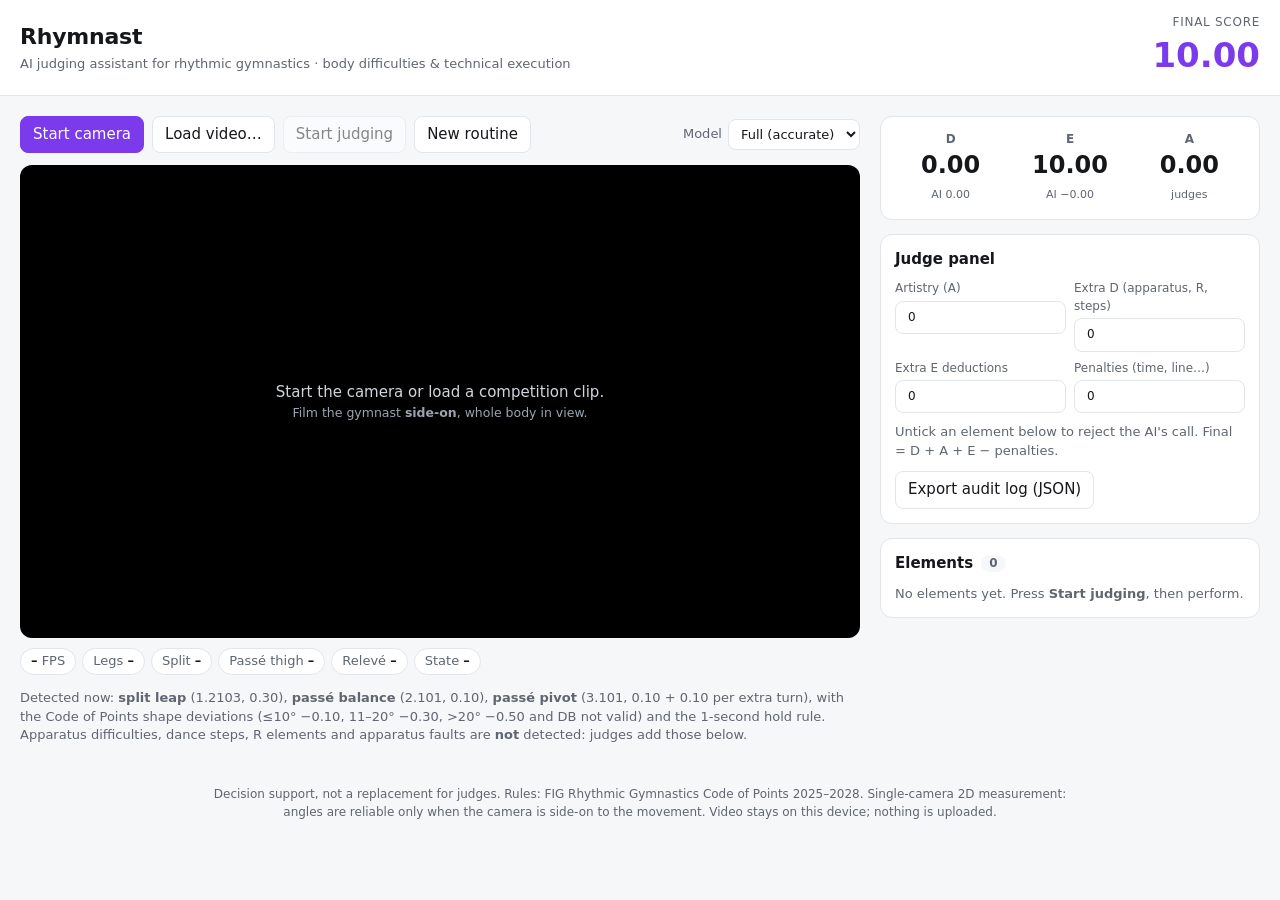
==== web/index.html @ e4357265 "Live judging page: camera -> MediaPipe pose -> CoP rules -> D/E/A score - web/: no-build ES modules " ====
<!doctype html>
<html lang="en">
<head>
  <meta charset="utf-8">
  <meta name="viewport" content="width=device-width, initial-scale=1">
  <title>Rhymnast Judging Assistant</title>
  <link rel="stylesheet" href="styles.css">
  <script type="module" src="js/app.js"></script>
</head>
<body>
  <header class="top">
    <div>
      <h1>Rhymnast</h1>
      <p class="sub">AI judging assistant for rhythmic gymnastics · body difficulties &amp; technical execution</p>
    </div>
    <div class="final">
      <span class="final-label">Final score</span>
      <span class="final-value" id="final">0.00</span>
    </div>
  </header>

  <main class="layout">
    <section class="stage-col">
      <div class="controls">
        <button id="btn-camera" class="primary">Start camera</button>
        <label class="button">
          Load video…
          <input id="file-input" type="file" accept="video/*" hidden>
        </label>
        <button id="btn-judge" disabled>Start judging</button>
        <button id="btn-reset">New routine</button>
        <label class="select">
          Model
          <select id="model-select">
            <option value="full" selected>Full (accurate)</option>
            <option value="lite">Lite (faster)</option>
          </select>
        </label>
      </div>

      <div class="stage" id="stage">
        <video id="video" playsinline muted></video>
        <canvas id="overlay"></canvas>
        <div class="stage-msg" id="stage-msg">
          Start the camera or load a competition clip.<br>
          <small>Film the gymnast <strong>side-on</strong>, whole body in view.</small>
        </div>
        <div class="judging-badge" id="judging-badge" hidden>● JUDGING</div>
      </div>

      <div class="chips" id="chips">
        <span class="chip"><b id="fps">–</b> FPS</span>
        <span class="chip">Legs <b id="view">–</b></span>
        <span class="chip">Split <b id="split">–</b></span>
        <span class="chip">Passé thigh <b id="thigh">–</b></span>
        <span class="chip">Relevé <b id="releve">–</b></span>
        <span class="chip">State <b id="state">–</b></span>
      </div>

      <p class="note">
        Detected now: <strong>split leap</strong> (1.2103, 0.30), <strong>passé balance</strong> (2.101, 0.10),
        <strong>passé pivot</strong> (3.101, 0.10 + 0.10 per extra turn), with the Code of Points shape
        deviations (≤10° −0.10, 11–20° −0.30, &gt;20° −0.50 and DB not valid) and the 1-second hold rule.
        Apparatus difficulties, dance steps, R elements and apparatus faults are <strong>not</strong> detected:
        judges add those below.
      </p>
    </section>

    <aside class="panel-col">
      <section class="card scores">
        <div class="score"><span>D</span><b id="score-d">0.00</b><small id="score-d-detail">AI 0.00</small></div>
        <div class="score"><span>E</span><b id="score-e">10.00</b><small id="score-e-detail">AI −0.00</small></div>
        <div class="score"><span>A</span><b id="score-a">0.00</b><small>judges</small></div>
      </section>

      <section class="card">
        <h2>Judge panel</h2>
        <div class="inputs">
          <label>Artistry (A) <input id="in-artistry" type="number" min="0" max="10" step="0.05" value="0"></label>
          <label>Extra D (apparatus, R, steps) <input id="in-extra-d" type="number" min="0" step="0.1" value="0"></label>
          <label>Extra E deductions <input id="in-extra-e" type="number" min="0" step="0.1" value="0"></label>
          <label>Penalties (time, line…) <input id="in-penalties" type="number" min="0" step="0.05" value="0"></label>
        </div>
        <p class="hint">Untick an element below to reject the AI's call. Final = D + A + E − penalties.</p>
        <button id="btn-export">Export audit log (JSON)</button>
      </section>

      <section class="card">
        <h2>Elements <span class="count" id="event-count">0</span></h2>
        <ol class="events" id="events">
          <li class="empty">No elements yet. Press <b>Start judging</b>, then perform.</li>
        </ol>
      </section>
    </aside>
  </main>

  <footer class="foot">
    Decision support, not a replacement for judges. Rules: FIG Rhythmic Gymnastics Code of Points 2025–2028.
    Single-camera 2D measurement: angles are reliable only when the camera is side-on to the movement.
    Video stays on this device; nothing is uploaded.
  </footer>
</body>
</html>
---- web/styles.css ----
:root {
  --bg: #f6f7f9;
  --surface: #ffffff;
  --text: #15171a;
  --muted: #5f6670;
  --border: #e2e5ea;
  --accent: #7c3aed;
  --accent-text: #ffffff;
  --good: #16a34a;
  --warn: #d97706;
  --bad: #dc2626;
  --radius: 12px;
}

@media (prefers-color-scheme: dark) {
  :root {
    --bg: #0f1115;
    --surface: #181b21;
    --text: #e8eaed;
    --muted: #9aa1ab;
    --border: #2a2f37;
    --accent: #a78bfa;
    --accent-text: #0f1115;
    --good: #4ade80;
    --warn: #fbbf24;
    --bad: #f87171;
  }
}

* { box-sizing: border-box; }
[hidden] { display: none !important; }

body {
  margin: 0;
  background: var(--bg);
  color: var(--text);
  font: 15px/1.45 system-ui, -apple-system, "Segoe UI", Roboto, sans-serif;
}

h1, h2 { margin: 0; }
h1 { font-size: 22px; letter-spacing: -0.01em; }
h2 { font-size: 15px; margin-bottom: 10px; display: flex; align-items: center; gap: 8px; }

.top {
  display: flex; justify-content: space-between; align-items: center; gap: 16px;
  padding: 14px 20px; border-bottom: 1px solid var(--border); background: var(--surface);
}
.sub { margin: 2px 0 0; color: var(--muted); font-size: 13px; }
.final { text-align: right; }
.final-label { display: block; font-size: 12px; color: var(--muted); text-transform: uppercase; letter-spacing: .06em; }
.final-value { font-size: 34px; font-weight: 700; font-variant-numeric: tabular-nums; color: var(--accent); }

.layout {
  display: grid; grid-template-columns: minmax(0, 1fr) 380px; gap: 20px;
  padding: 20px; max-width: 1400px; margin: 0 auto;
}

.controls { display: flex; flex-wrap: wrap; gap: 8px; margin-bottom: 12px; align-items: center; }
button, .button, select, input {
  font: inherit; color: var(--text); background: var(--surface);
  border: 1px solid var(--border); border-radius: 8px; padding: 7px 12px;
}
button, .button { cursor: pointer; }
button:hover:not(:disabled), .button:hover { border-color: var(--accent); }
button:disabled { opacity: .5; cursor: default; }
button.primary, button.active { background: var(--accent); color: var(--accent-text); border-color: var(--accent); }
.select { display: flex; align-items: center; gap: 6px; color: var(--muted); font-size: 13px; margin-left: auto; }
.select select { padding: 6px 8px; }

.stage {
  position: relative; background: #000; border-radius: var(--radius); overflow: hidden;
  aspect-ratio: 16 / 9;
}
.stage video, .stage canvas { position: absolute; inset: 0; width: 100%; height: 100%; object-fit: contain; }
.stage-msg {
  position: absolute; inset: 0; display: grid; place-content: center; text-align: center;
  color: #d1d5db; padding: 16px;
}
.stage-msg small { color: #9ca3af; }
.judging-badge {
  position: absolute; top: 10px; left: 10px; background: var(--bad); color: #fff;
  font-size: 12px; font-weight: 700; padding: 3px 8px; border-radius: 6px; letter-spacing: .04em;
}

.chips { display: flex; flex-wrap: wrap; gap: 6px; margin-top: 10px; }
.chip {
  background: var(--surface); border: 1px solid var(--border); border-radius: 999px;
  padding: 3px 10px; font-size: 13px; color: var(--muted);
}
.chip b { color: var(--text); font-variant-numeric: tabular-nums; }
.chip b.good { color: var(--good); } .chip b.warn { color: var(--warn); } .chip b.bad { color: var(--bad); }

.note, .hint { color: var(--muted); font-size: 13px; }
.note { margin-top: 14px; }

.panel-col { display: flex; flex-direction: column; gap: 14px; }
.card { background: var(--surface); border: 1px solid var(--border); border-radius: var(--radius); padding: 14px; }

.scores { display: grid; grid-template-columns: repeat(3, 1fr); gap: 8px; text-align: center; }
.score span { display: block; font-size: 12px; color: var(--muted); font-weight: 600; }
.score b { display: block; font-size: 24px; font-variant-numeric: tabular-nums; }
.score small { color: var(--muted); font-size: 11px; }

.inputs { display: grid; grid-template-columns: 1fr 1fr; gap: 8px; }
.inputs label { display: flex; flex-direction: column; gap: 3px; font-size: 12px; color: var(--muted); }
.inputs input { width: 100%; }
.hint { margin: 10px 0; }

.count { background: var(--bg); border-radius: 999px; padding: 0 8px; font-size: 12px; color: var(--muted); }
.events { list-style: none; margin: 0; padding: 0; display: flex; flex-direction: column; gap: 8px; max-height: 520px; overflow-y: auto; }
.events .empty { color: var(--muted); font-size: 13px; }
.event { border: 1px solid var(--border); border-radius: 10px; padding: 10px; display: grid; gap: 4px; }
.event.rejected { opacity: .45; }
.event-head { display: flex; justify-content: space-between; align-items: center; gap: 8px; }
.event-title { font-weight: 600; }
.event-time { color: var(--muted); font-size: 12px; font-variant-numeric: tabular-nums; }
.event-meta { font-size: 12px; color: var(--muted); }
.tag { display: inline-block; border-radius: 6px; padding: 0 6px; font-size: 12px; font-weight: 600; }
.tag.good { background: color-mix(in srgb, var(--good) 15%, transparent); color: var(--good); }
.tag.bad { background: color-mix(in srgb, var(--bad) 15%, transparent); color: var(--bad); }
.tag.muted { background: var(--bg); color: var(--muted); }
.penalty { font-size: 13px; color: var(--bad); }
.warning { font-size: 12px; color: var(--warn); }
.accept { font-size: 12px; color: var(--muted); display: flex; gap: 4px; align-items: center; }

.foot { color: var(--muted); font-size: 12px; text-align: center; padding: 8px 20px 24px; max-width: 900px; margin: 0 auto; }

@media (max-width: 900px) {
  .layout { grid-template-columns: 1fr; padding: 16px; }
  .top { padding: 12px 16px; }
  .select { margin-left: 0; }
  .final-value { font-size: 28px; }
}
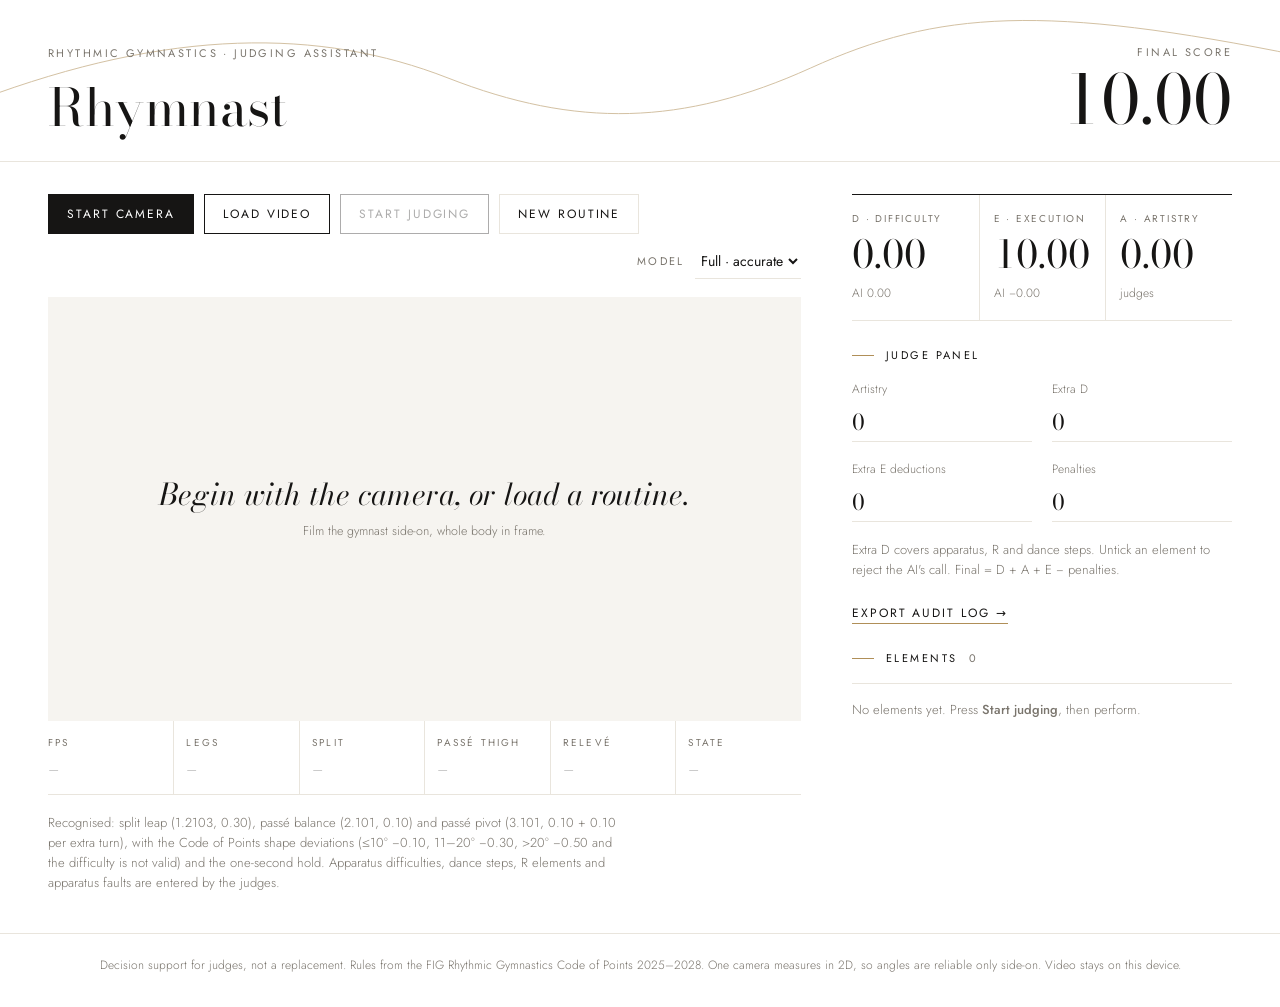
==== commit 9032c449: "Redesign UI: white, minimalist, luxury gymnastics look Bodoni Moda + Jost, hairline layout, gold rib" ====
--- a/web/index.html
+++ b/web/index.html
@@ -4,17 +4,24 @@
   <meta charset="utf-8">
   <meta name="viewport" content="width=device-width, initial-scale=1">
   <title>Rhymnast Judging Assistant</title>
+  <link rel="preconnect" href="https://fonts.googleapis.com">
+  <link rel="preconnect" href="https://fonts.gstatic.com" crossorigin>
+  <link rel="stylesheet" href="https://fonts.googleapis.com/css2?family=Bodoni+Moda:ital,opsz,wght@0,6..96,400..600;1,6..96,400&family=Jost:wght@300;400;500&display=swap">
   <link rel="stylesheet" href="styles.css">
   <script type="module" src="js/app.js"></script>
 </head>
 <body>
   <header class="top">
-    <div>
+    <!-- Ribbon: the one decorative flourish, a rhythmic gymnastics ribbon in a single gold line. -->
+    <svg class="ribbon" viewBox="0 0 1200 120" preserveAspectRatio="none" aria-hidden="true">
+      <path d="M-20 92 C 160 20, 300 20, 420 70 S 640 118, 760 60 S 980 -4, 1220 48" />
+    </svg>
+    <div class="brand">
+      <p class="eyebrow">Rhythmic gymnastics · Judging assistant</p>
       <h1>Rhymnast</h1>
-      <p class="sub">AI judging assistant for rhythmic gymnastics · body difficulties &amp; technical execution</p>
     </div>
     <div class="final">
-      <span class="final-label">Final score</span>
+      <span class="label">Final score</span>
       <span class="final-value" id="final">0.00</span>
     </div>
   </header>
@@ -24,16 +31,16 @@
       <div class="controls">
         <button id="btn-camera" class="primary">Start camera</button>
         <label class="button">
-          Load video…
+          Load video
           <input id="file-input" type="file" accept="video/*" hidden>
         </label>
         <button id="btn-judge" disabled>Start judging</button>
-        <button id="btn-reset">New routine</button>
+        <button id="btn-reset" class="quiet">New routine</button>
         <label class="select">
-          Model
+          <span class="label">Model</span>
           <select id="model-select">
-            <option value="full" selected>Full (accurate)</option>
-            <option value="lite">Lite (faster)</option>
+            <option value="full" selected>Full · accurate</option>
+            <option value="lite">Lite · faster</option>
           </select>
         </label>
       </div>
@@ -42,50 +49,51 @@
         <video id="video" playsinline muted></video>
         <canvas id="overlay"></canvas>
         <div class="stage-msg" id="stage-msg">
-          Start the camera or load a competition clip.<br>
-          <small>Film the gymnast <strong>side-on</strong>, whole body in view.</small>
+          <span class="stage-title">Begin with the camera, or load a routine.</span>
+          <small>Film the gymnast side-on, whole body in frame.</small>
         </div>
-        <div class="judging-badge" id="judging-badge" hidden>● JUDGING</div>
+        <div class="judging-badge" id="judging-badge" hidden><i></i>Judging</div>
       </div>
 
-      <div class="chips" id="chips">
-        <span class="chip"><b id="fps">–</b> FPS</span>
-        <span class="chip">Legs <b id="view">–</b></span>
-        <span class="chip">Split <b id="split">–</b></span>
-        <span class="chip">Passé thigh <b id="thigh">–</b></span>
-        <span class="chip">Relevé <b id="releve">–</b></span>
-        <span class="chip">State <b id="state">–</b></span>
-      </div>
+      <dl class="strip">
+        <div><dt>FPS</dt><dd id="fps">–</dd></div>
+        <div><dt>Legs</dt><dd id="view">–</dd></div>
+        <div><dt>Split</dt><dd id="split">–</dd></div>
+        <div><dt>Passé thigh</dt><dd id="thigh">–</dd></div>
+        <div><dt>Relevé</dt><dd id="releve">–</dd></div>
+        <div><dt>State</dt><dd id="state">–</dd></div>
+      </dl>
 
       <p class="note">
-        Detected now: <strong>split leap</strong> (1.2103, 0.30), <strong>passé balance</strong> (2.101, 0.10),
-        <strong>passé pivot</strong> (3.101, 0.10 + 0.10 per extra turn), with the Code of Points shape
-        deviations (≤10° −0.10, 11–20° −0.30, &gt;20° −0.50 and DB not valid) and the 1-second hold rule.
-        Apparatus difficulties, dance steps, R elements and apparatus faults are <strong>not</strong> detected:
-        judges add those below.
+        Recognised: split leap (1.2103, 0.30), passé balance (2.101, 0.10) and passé pivot
+        (3.101, 0.10 + 0.10 per extra turn), with the Code of Points shape deviations
+        (≤10° −0.10, 11–20° −0.30, &gt;20° −0.50 and the difficulty is not valid) and the
+        one-second hold. Apparatus difficulties, dance steps, R elements and apparatus faults
+        are entered by the judges.
       </p>
     </section>
 
     <aside class="panel-col">
-      <section class="card scores">
-        <div class="score"><span>D</span><b id="score-d">0.00</b><small id="score-d-detail">AI 0.00</small></div>
-        <div class="score"><span>E</span><b id="score-e">10.00</b><small id="score-e-detail">AI −0.00</small></div>
-        <div class="score"><span>A</span><b id="score-a">0.00</b><small>judges</small></div>
+      <section class="scores" aria-label="Scores">
+        <div class="score"><span class="label">D · Difficulty</span><b id="score-d">0.00</b><small id="score-d-detail">AI 0.00</small></div>
+        <div class="score"><span class="label">E · Execution</span><b id="score-e">10.00</b><small id="score-e-detail">AI −0.00</small></div>
+        <div class="score"><span class="label">A · Artistry</span><b id="score-a">0.00</b><small>judges</small></div>
       </section>
 
-      <section class="card">
+      <section class="panel">
         <h2>Judge panel</h2>
         <div class="inputs">
-          <label>Artistry (A) <input id="in-artistry" type="number" min="0" max="10" step="0.05" value="0"></label>
-          <label>Extra D (apparatus, R, steps) <input id="in-extra-d" type="number" min="0" step="0.1" value="0"></label>
-          <label>Extra E deductions <input id="in-extra-e" type="number" min="0" step="0.1" value="0"></label>
-          <label>Penalties (time, line…) <input id="in-penalties" type="number" min="0" step="0.05" value="0"></label>
+          <label for="in-artistry">Artistry <input id="in-artistry" type="number" min="0" max="10" step="0.05" value="0"></label>
+          <label for="in-extra-d">Extra D <input id="in-extra-d" type="number" min="0" step="0.1" value="0"></label>
+          <label for="in-extra-e">Extra E deductions <input id="in-extra-e" type="number" min="0" step="0.1" value="0"></label>
+          <label for="in-penalties">Penalties <input id="in-penalties" type="number" min="0" step="0.05" value="0"></label>
         </div>
-        <p class="hint">Untick an element below to reject the AI's call. Final = D + A + E − penalties.</p>
-        <button id="btn-export">Export audit log (JSON)</button>
+        <p class="hint">Extra D covers apparatus, R and dance steps. Untick an element to reject the AI's call.
+          Final = D + A + E − penalties.</p>
+        <button id="btn-export" class="link">Export audit log →</button>
       </section>
 
-      <section class="card">
+      <section class="panel">
         <h2>Elements <span class="count" id="event-count">0</span></h2>
         <ol class="events" id="events">
           <li class="empty">No elements yet. Press <b>Start judging</b>, then perform.</li>
@@ -95,9 +103,9 @@
   </main>
 
   <footer class="foot">
-    Decision support, not a replacement for judges. Rules: FIG Rhythmic Gymnastics Code of Points 2025–2028.
-    Single-camera 2D measurement: angles are reliable only when the camera is side-on to the movement.
-    Video stays on this device; nothing is uploaded.
+    Decision support for judges, not a replacement. Rules from the FIG Rhythmic Gymnastics Code of
+    Points 2025–2028. One camera measures in 2D, so angles are reliable only side-on.
+    Video stays on this device.
   </footer>
 </body>
 </html>
--- a/web/styles.css
+++ b/web/styles.css
@@ -1,30 +1,21 @@
+/* Layout: white gallery page. Hairlines instead of boxes, serif numerals for scores,
+   one gold ribbon line as the gymnastics motif. Deliberately a single light theme. */
 :root {
-  --bg: #f6f7f9;
-  --surface: #ffffff;
-  --text: #15171a;
-  --muted: #5f6670;
-  --border: #e2e5ea;
-  --accent: #7c3aed;
-  --accent-text: #ffffff;
-  --good: #16a34a;
-  --warn: #d97706;
-  --bad: #dc2626;
-  --radius: 12px;
-}
-
-@media (prefers-color-scheme: dark) {
-  :root {
-    --bg: #0f1115;
-    --surface: #181b21;
-    --text: #e8eaed;
-    --muted: #9aa1ab;
-    --border: #2a2f37;
-    --accent: #a78bfa;
-    --accent-text: #0f1115;
-    --good: #4ade80;
-    --warn: #fbbf24;
-    --bad: #f87171;
-  }
+  --paper: #ffffff;
+  --pearl: #f6f4f0;   /* letterbox and quiet fills */
+  --ink: #161514;
+  --muted: #7a756d;   /* warm grey, biased toward the gold */
+  --line: #e9e5dd;    /* hairlines */
+  --gold: #b08f58;
+  --good: #4e7a5c;
+  --warn: #a5722b;
+  --bad: #a2414e;
+
+  --serif: "Bodoni Moda", "Didot", "Bodoni 72", Georgia, serif;
+  --sans: "Jost", "Futura", "Avenir Next", system-ui, sans-serif;
+
+  --gutter: clamp(16px, 4vw, 48px);
+  color-scheme: light;
 }
 
 * { box-sizing: border-box; }
@@ -32,102 +23,296 @@
 
 body {
   margin: 0;
-  background: var(--bg);
-  color: var(--text);
-  font: 15px/1.45 system-ui, -apple-system, "Segoe UI", Roboto, sans-serif;
-}
-
-h1, h2 { margin: 0; }
-h1 { font-size: 22px; letter-spacing: -0.01em; }
-h2 { font-size: 15px; margin-bottom: 10px; display: flex; align-items: center; gap: 8px; }
-
+  background: var(--paper);
+  color: var(--ink);
+  font: 300 15px/1.55 var(--sans);
+  -webkit-font-smoothing: antialiased;
+}
+
+h1, h2 { margin: 0; font-weight: 400; }
+b { font-weight: 500; }
+
+.label, .eyebrow, h2, dt {
+  font: 400 11px/1.2 var(--sans);
+  letter-spacing: 0.22em;
+  text-transform: uppercase;
+  color: var(--muted);
+}
+
+:focus-visible { outline: 1px solid var(--gold); outline-offset: 3px; }
+
+/* ---------- Header ---------- */
 .top {
-  display: flex; justify-content: space-between; align-items: center; gap: 16px;
-  padding: 14px 20px; border-bottom: 1px solid var(--border); background: var(--surface);
-}
-.sub { margin: 2px 0 0; color: var(--muted); font-size: 13px; }
-.final { text-align: right; }
-.final-label { display: block; font-size: 12px; color: var(--muted); text-transform: uppercase; letter-spacing: .06em; }
-.final-value { font-size: 34px; font-weight: 700; font-variant-numeric: tabular-nums; color: var(--accent); }
-
+  position: relative;
+  display: flex;
+  justify-content: space-between;
+  align-items: flex-end;
+  gap: 24px;
+  padding: 36px var(--gutter) 28px;
+  border-bottom: 1px solid var(--line);
+  overflow: hidden;
+}
+.ribbon {
+  position: absolute;
+  inset: 8px 0 auto 0;
+  width: 100%;
+  height: 120px;
+  pointer-events: none;
+}
+.ribbon path {
+  fill: none;
+  stroke: var(--gold);
+  stroke-width: 1;
+  vector-effect: non-scaling-stroke;
+  opacity: 0.55;
+  stroke-dasharray: 2400;
+  stroke-dashoffset: 2400;
+  animation: draw-ribbon 2.4s ease-out 0.2s forwards;
+}
+@keyframes draw-ribbon { to { stroke-dashoffset: 0; } }
+@media (prefers-reduced-motion: reduce) {
+  .ribbon path { animation: none; stroke-dashoffset: 0; }
+}
+
+.brand, .final { position: relative; }
+.brand { display: grid; gap: 10px; }
+h1 {
+  font: 400 clamp(34px, 5vw, 52px)/1 var(--serif);
+  letter-spacing: 0.01em;
+}
+.final { display: grid; justify-items: end; gap: 6px; }
+.final-value {
+  font: 400 clamp(44px, 6vw, 68px)/1 var(--serif);
+  font-variant-numeric: lining-nums tabular-nums;
+}
+
+/* ---------- Layout ---------- */
 .layout {
-  display: grid; grid-template-columns: minmax(0, 1fr) 380px; gap: 20px;
-  padding: 20px; max-width: 1400px; margin: 0 auto;
-}
-
-.controls { display: flex; flex-wrap: wrap; gap: 8px; margin-bottom: 12px; align-items: center; }
-button, .button, select, input {
-  font: inherit; color: var(--text); background: var(--surface);
-  border: 1px solid var(--border); border-radius: 8px; padding: 7px 12px;
-}
-button, .button { cursor: pointer; }
-button:hover:not(:disabled), .button:hover { border-color: var(--accent); }
-button:disabled { opacity: .5; cursor: default; }
-button.primary, button.active { background: var(--accent); color: var(--accent-text); border-color: var(--accent); }
-.select { display: flex; align-items: center; gap: 6px; color: var(--muted); font-size: 13px; margin-left: auto; }
-.select select { padding: 6px 8px; }
-
+  display: grid;
+  grid-template-columns: minmax(0, 1fr) minmax(300px, 380px);
+  gap: clamp(28px, 4vw, 56px);
+  padding: 32px var(--gutter) 40px;
+  max-width: 1480px;
+  margin: 0 auto;
+}
+.stage-col, .panel-col { min-width: 0; }
+
+/* ---------- Controls ---------- */
+.controls {
+  display: flex;
+  flex-wrap: wrap;
+  align-items: center;
+  gap: 10px;
+  margin-bottom: 18px;
+}
+button, .button {
+  font: 400 12px/1 var(--sans);
+  letter-spacing: 0.16em;
+  text-transform: uppercase;
+  color: var(--ink);
+  background: var(--paper);
+  border: 1px solid var(--ink);
+  border-radius: 0;
+  padding: 13px 18px;
+  cursor: pointer;
+  transition: background-color 0.2s, color 0.2s, border-color 0.2s;
+}
+button:hover:not(:disabled), .button:hover { background: var(--ink); color: var(--paper); }
+button:disabled { opacity: 0.35; cursor: default; }
+button.primary, button.active { background: var(--ink); color: var(--paper); }
+button.primary:hover:not(:disabled), button.active:hover { background: var(--gold); border-color: var(--gold); }
+button.quiet { border-color: var(--line); }
+button.link {
+  border: 0;
+  padding: 0;
+  background: none;
+  border-bottom: 1px solid var(--gold);
+  padding-bottom: 4px;
+}
+button.link:hover { background: none; color: var(--gold); }
+
+.select { display: flex; align-items: center; gap: 10px; margin-left: auto; }
+select {
+  font: 400 14px var(--sans);
+  color: var(--ink);
+  background: transparent;
+  border: 0;
+  border-bottom: 1px solid var(--line);
+  padding: 6px 2px;
+  border-radius: 0;
+}
+
+/* ---------- Stage ---------- */
 .stage {
-  position: relative; background: #000; border-radius: var(--radius); overflow: hidden;
+  position: relative;
+  background: var(--pearl);
   aspect-ratio: 16 / 9;
-}
-.stage video, .stage canvas { position: absolute; inset: 0; width: 100%; height: 100%; object-fit: contain; }
+  max-width: 100%;
+  overflow: hidden;
+}
+.stage video, .stage canvas {
+  position: absolute;
+  inset: 0;
+  width: 100%;
+  height: 100%;
+  object-fit: contain;
+}
 .stage-msg {
-  position: absolute; inset: 0; display: grid; place-content: center; text-align: center;
-  color: #d1d5db; padding: 16px;
-}
-.stage-msg small { color: #9ca3af; }
+  position: absolute;
+  inset: 0;
+  display: grid;
+  place-content: center;
+  gap: 10px;
+  text-align: center;
+  padding: 24px;
+  color: var(--muted);
+}
+.stage-title {
+  font: italic 400 clamp(20px, 2.6vw, 30px)/1.2 var(--serif);
+  color: var(--ink);
+  text-wrap: balance;
+}
 .judging-badge {
-  position: absolute; top: 10px; left: 10px; background: var(--bad); color: #fff;
-  font-size: 12px; font-weight: 700; padding: 3px 8px; border-radius: 6px; letter-spacing: .04em;
-}
-
-.chips { display: flex; flex-wrap: wrap; gap: 6px; margin-top: 10px; }
-.chip {
-  background: var(--surface); border: 1px solid var(--border); border-radius: 999px;
-  padding: 3px 10px; font-size: 13px; color: var(--muted);
-}
-.chip b { color: var(--text); font-variant-numeric: tabular-nums; }
-.chip b.good { color: var(--good); } .chip b.warn { color: var(--warn); } .chip b.bad { color: var(--bad); }
-
-.note, .hint { color: var(--muted); font-size: 13px; }
-.note { margin-top: 14px; }
-
-.panel-col { display: flex; flex-direction: column; gap: 14px; }
-.card { background: var(--surface); border: 1px solid var(--border); border-radius: var(--radius); padding: 14px; }
-
-.scores { display: grid; grid-template-columns: repeat(3, 1fr); gap: 8px; text-align: center; }
-.score span { display: block; font-size: 12px; color: var(--muted); font-weight: 600; }
-.score b { display: block; font-size: 24px; font-variant-numeric: tabular-nums; }
-.score small { color: var(--muted); font-size: 11px; }
-
-.inputs { display: grid; grid-template-columns: 1fr 1fr; gap: 8px; }
-.inputs label { display: flex; flex-direction: column; gap: 3px; font-size: 12px; color: var(--muted); }
-.inputs input { width: 100%; }
-.hint { margin: 10px 0; }
-
-.count { background: var(--bg); border-radius: 999px; padding: 0 8px; font-size: 12px; color: var(--muted); }
-.events { list-style: none; margin: 0; padding: 0; display: flex; flex-direction: column; gap: 8px; max-height: 520px; overflow-y: auto; }
-.events .empty { color: var(--muted); font-size: 13px; }
-.event { border: 1px solid var(--border); border-radius: 10px; padding: 10px; display: grid; gap: 4px; }
-.event.rejected { opacity: .45; }
-.event-head { display: flex; justify-content: space-between; align-items: center; gap: 8px; }
-.event-title { font-weight: 600; }
-.event-time { color: var(--muted); font-size: 12px; font-variant-numeric: tabular-nums; }
+  position: absolute;
+  top: 14px;
+  left: 14px;
+  display: flex;
+  align-items: center;
+  gap: 8px;
+  background: var(--paper);
+  padding: 7px 12px;
+  font: 400 11px/1 var(--sans);
+  letter-spacing: 0.22em;
+  text-transform: uppercase;
+}
+.judging-badge i {
+  width: 7px;
+  height: 7px;
+  border-radius: 50%;
+  background: var(--bad);
+  animation: pulse 1.6s ease-in-out infinite;
+}
+@keyframes pulse { 50% { opacity: 0.25; } }
+@media (prefers-reduced-motion: reduce) { .judging-badge i { animation: none; } }
+
+/* ---------- Live measurement strip ---------- */
+.strip {
+  display: grid;
+  grid-template-columns: repeat(6, minmax(0, 1fr));
+  margin: 0;
+  border-bottom: 1px solid var(--line);
+}
+.strip div { padding: 16px 12px 14px; border-left: 1px solid var(--line); display: grid; gap: 8px; }
+.strip div:first-child { border-left: 0; padding-left: 0; }
+dt { font-size: 10px; }
+dd {
+  margin: 0;
+  font: 400 21px/1.1 var(--serif);
+  font-variant-numeric: lining-nums tabular-nums;
+  overflow-wrap: anywhere;
+}
+dd.good { color: var(--good); }
+dd.warn { color: var(--warn); }
+dd.bad { color: var(--bad); }
+
+.note, .hint { color: var(--muted); font-size: 13px; max-width: 72ch; }
+.note { margin: 18px 0 0; }
+
+/* ---------- Scores ---------- */
+.scores {
+  display: grid;
+  grid-template-columns: repeat(3, minmax(0, 1fr));
+  border-top: 1px solid var(--ink);
+  border-bottom: 1px solid var(--line);
+}
+.score { display: grid; gap: 10px; padding: 18px 0 18px 14px; border-left: 1px solid var(--line); }
+.score:first-child { border-left: 0; padding-left: 0; }
+.score .label { font-size: 10px; letter-spacing: 0.18em; }
+.score b {
+  font: 400 clamp(30px, 3vw, 40px)/1 var(--serif);
+  font-variant-numeric: lining-nums tabular-nums;
+}
+.score small { color: var(--muted); font-size: 12px; }
+
+/* ---------- Panels ---------- */
+.panel { padding: 28px 0 0; }
+h2 {
+  display: flex;
+  align-items: center;
+  gap: 12px;
+  margin-bottom: 18px;
+  color: var(--ink);
+}
+h2::before { content: ""; width: 22px; height: 1px; background: var(--gold); }
+.count { color: var(--muted); letter-spacing: 0.1em; }
+
+.inputs { display: grid; grid-template-columns: 1fr 1fr; gap: 18px 20px; }
+.inputs label { display: grid; gap: 6px; font-size: 12px; color: var(--muted); }
+.inputs input {
+  width: 100%;
+  font: 400 22px/1.2 var(--serif);
+  font-variant-numeric: lining-nums tabular-nums;
+  color: var(--ink);
+  background: transparent;
+  border: 0;
+  border-bottom: 1px solid var(--line);
+  border-radius: 0;
+  padding: 4px 0 6px;
+}
+.inputs input:focus { outline: none; border-bottom-color: var(--gold); }
+.hint { margin: 18px 0 20px; }
+
+/* ---------- Element log ---------- */
+.events {
+  list-style: none;
+  margin: 0;
+  padding: 0;
+  max-height: 560px;
+  overflow-y: auto;
+  border-top: 1px solid var(--line);
+}
+.events .empty { color: var(--muted); font-size: 13px; padding: 16px 0; }
+.event { display: grid; gap: 6px; padding: 16px 0; border-bottom: 1px solid var(--line); }
+.event.rejected { opacity: 0.4; }
+.event-head { display: flex; justify-content: space-between; align-items: baseline; gap: 12px; }
+.event-title { font: 400 20px/1.2 var(--serif); }
+.event-time { color: var(--muted); font-size: 12px; font-variant-numeric: tabular-nums; letter-spacing: 0.06em; }
 .event-meta { font-size: 12px; color: var(--muted); }
-.tag { display: inline-block; border-radius: 6px; padding: 0 6px; font-size: 12px; font-weight: 600; }
-.tag.good { background: color-mix(in srgb, var(--good) 15%, transparent); color: var(--good); }
-.tag.bad { background: color-mix(in srgb, var(--bad) 15%, transparent); color: var(--bad); }
-.tag.muted { background: var(--bg); color: var(--muted); }
+.tag {
+  font-size: 11px;
+  letter-spacing: 0.14em;
+  text-transform: uppercase;
+  margin-right: 6px;
+}
+.tag::before { content: "●"; margin-right: 6px; font-size: 8px; vertical-align: 2px; }
+.tag.good { color: var(--good); }
+.tag.bad { color: var(--bad); }
+.tag.muted { color: var(--muted); }
 .penalty { font-size: 13px; color: var(--bad); }
 .warning { font-size: 12px; color: var(--warn); }
-.accept { font-size: 12px; color: var(--muted); display: flex; gap: 4px; align-items: center; }
-
-.foot { color: var(--muted); font-size: 12px; text-align: center; padding: 8px 20px 24px; max-width: 900px; margin: 0 auto; }
-
-@media (max-width: 900px) {
-  .layout { grid-template-columns: 1fr; padding: 16px; }
-  .top { padding: 12px 16px; }
+.accept { display: flex; align-items: center; gap: 8px; font-size: 12px; color: var(--muted); margin-top: 2px; }
+.accept input { accent-color: var(--ink); }
+
+/* ---------- Footer ---------- */
+.foot {
+  border-top: 1px solid var(--line);
+  color: var(--muted);
+  font-size: 12px;
+  text-align: center;
+  padding: 22px var(--gutter) 32px;
+}
+
+/* ---------- Narrow screens ---------- */
+@media (max-width: 960px) {
+  .layout { grid-template-columns: 1fr; }
+}
+@media (max-width: 640px) {
+  .top { align-items: flex-start; flex-direction: column; gap: 18px; padding-top: 28px; }
+  .ribbon path { opacity: 0.3; }
+  .final { justify-items: start; }
   .select { margin-left: 0; }
-  .final-value { font-size: 28px; }
-}
+  .strip { grid-template-columns: repeat(3, minmax(0, 1fr)); }
+  .strip div:nth-child(4) { border-left: 0; padding-left: 0; }
+  .strip div:nth-child(-n+3) { border-bottom: 1px solid var(--line); }
+  .inputs { grid-template-columns: 1fr; }
+}
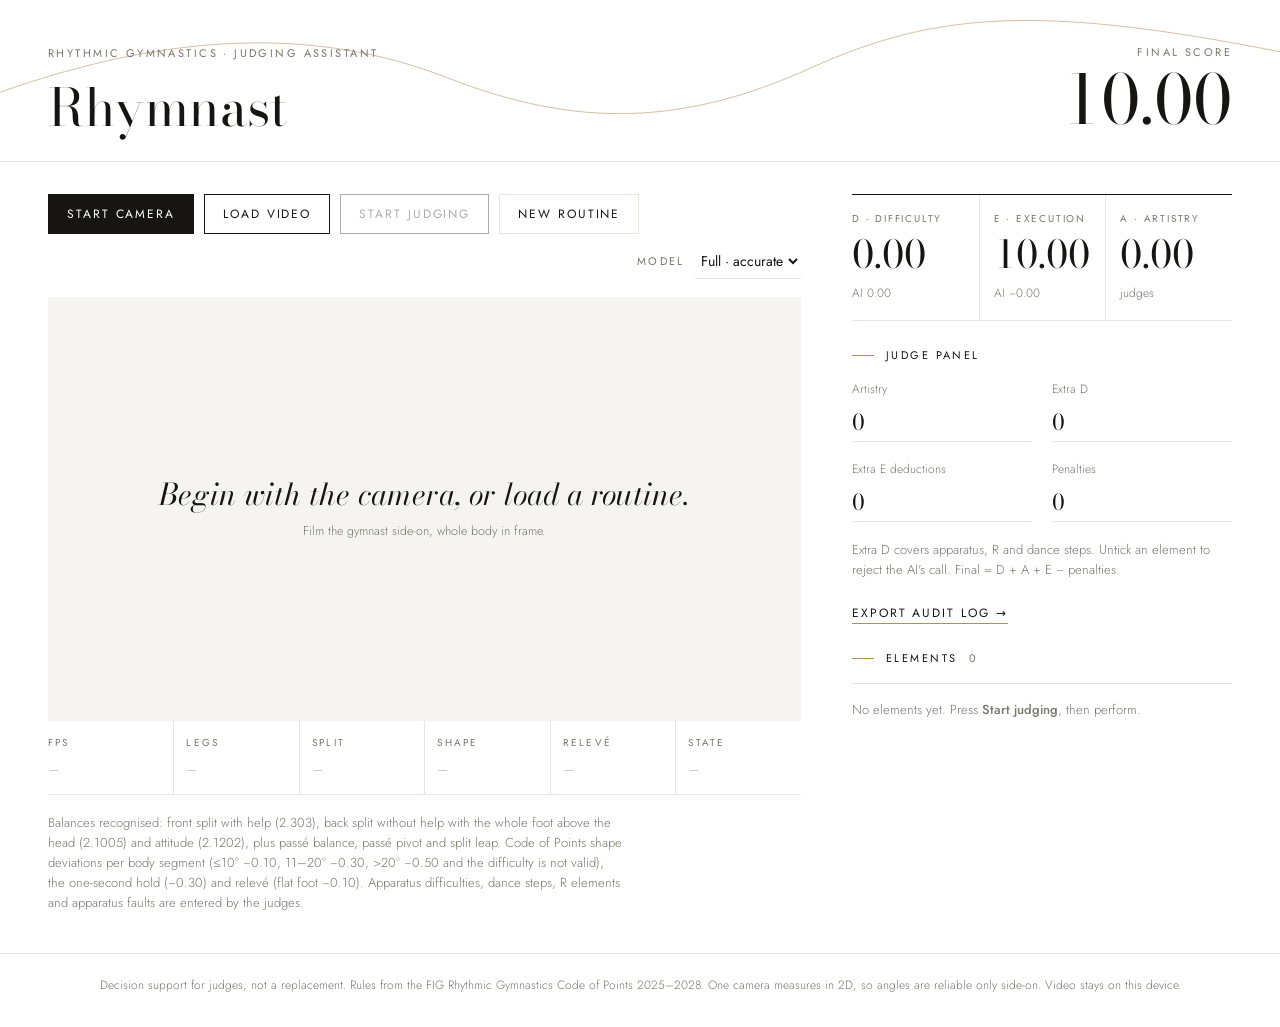
==== commit 585a0956: "Recognize and judge 3 balances: front split with help, back split without help, attitude - web/js/el" ====
--- a/web/index.html
+++ b/web/index.html
@@ -59,16 +59,17 @@
         <div><dt>FPS</dt><dd id="fps">–</dd></div>
         <div><dt>Legs</dt><dd id="view">–</dd></div>
         <div><dt>Split</dt><dd id="split">–</dd></div>
-        <div><dt>Passé thigh</dt><dd id="thigh">–</dd></div>
+        <div><dt>Shape</dt><dd id="shape">–</dd></div>
         <div><dt>Relevé</dt><dd id="releve">–</dd></div>
         <div><dt>State</dt><dd id="state">–</dd></div>
       </dl>
 
       <p class="note">
-        Recognised: split leap (1.2103, 0.30), passé balance (2.101, 0.10) and passé pivot
-        (3.101, 0.10 + 0.10 per extra turn), with the Code of Points shape deviations
-        (≤10° −0.10, 11–20° −0.30, &gt;20° −0.50 and the difficulty is not valid) and the
-        one-second hold. Apparatus difficulties, dance steps, R elements and apparatus faults
+        Balances recognised: front split with help (2.303), back split without help with the
+        whole foot above the head (2.1005) and attitude (2.1202), plus passé balance, passé pivot
+        and split leap. Code of Points shape deviations per body segment (≤10° −0.10, 11–20° −0.30,
+        &gt;20° −0.50 and the difficulty is not valid), the one-second hold (−0.30) and relevé
+        (flat foot −0.10). Apparatus difficulties, dance steps, R elements and apparatus faults
         are entered by the judges.
       </p>
     </section>
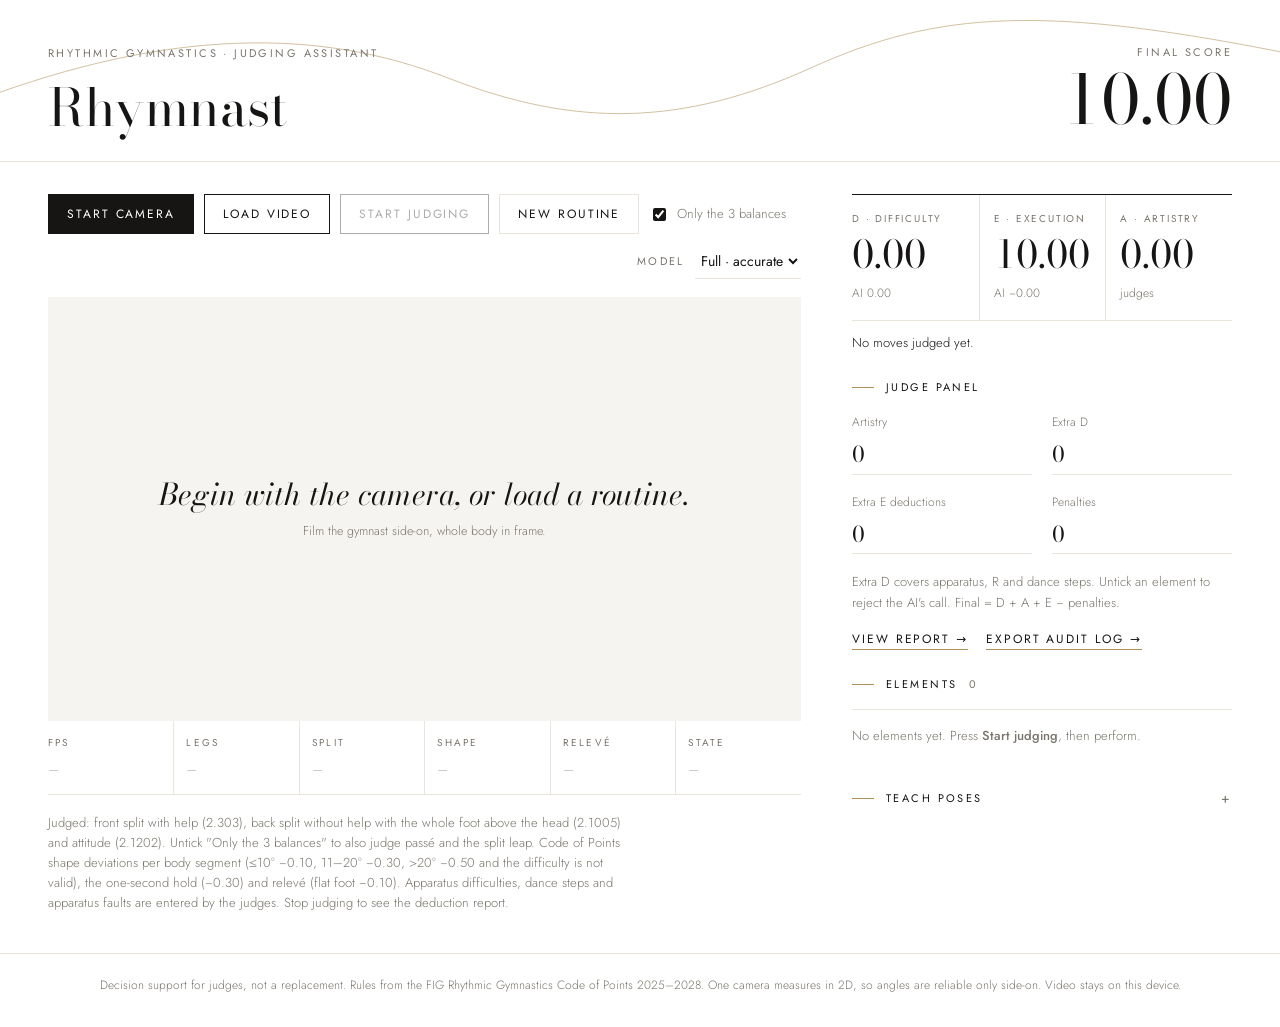
==== commit 8ec6fd5b: "Pose library, live deduction feedback and end-of-routine report for the 3 balances - Recognition by " ====
--- a/web/index.html
+++ b/web/index.html
@@ -36,6 +36,7 @@
         </label>
         <button id="btn-judge" disabled>Start judging</button>
         <button id="btn-reset" class="quiet">New routine</button>
+        <label class="toggle" for="focus-mode"><input id="focus-mode" type="checkbox" checked> Only the 3 balances</label>
         <label class="select">
           <span class="label">Model</span>
           <select id="model-select">
@@ -53,6 +54,17 @@
           <small>Film the gymnast side-on, whole body in frame.</small>
         </div>
         <div class="judging-badge" id="judging-badge" hidden><i></i>Judging</div>
+
+        <!-- Live overlay: what is recognized right now and what it would cost. -->
+        <div class="hud" id="hud" hidden aria-live="polite">
+          <div class="hud-row" id="hud-pose-row"><b class="hud-pose" id="hud-pose"></b><span class="hud-match" id="hud-match"></span></div>
+          <div class="hud-hold" id="hud-bar-row"><span class="hud-bar" id="hud-bar"></span><small id="hud-bar-label"></small></div>
+          <div class="hud-measure" id="hud-measure"></div>
+          <div class="hud-deduction" id="hud-deduction"></div>
+          <div class="hud-hint" id="hud-hint"></div>
+        </div>
+        <!-- A card for every judged move. -->
+        <div class="move-cards" id="move-cards" aria-live="polite"></div>
       </div>
 
       <dl class="strip">
@@ -65,12 +77,12 @@
       </dl>
 
       <p class="note">
-        Balances recognised: front split with help (2.303), back split without help with the
-        whole foot above the head (2.1005) and attitude (2.1202), plus passé balance, passé pivot
-        and split leap. Code of Points shape deviations per body segment (≤10° −0.10, 11–20° −0.30,
+        Judged: front split with help (2.303), back split without help with the whole foot above the
+        head (2.1005) and attitude (2.1202). Untick "Only the 3 balances" to also judge passé and the
+        split leap. Code of Points shape deviations per body segment (≤10° −0.10, 11–20° −0.30,
         &gt;20° −0.50 and the difficulty is not valid), the one-second hold (−0.30) and relevé
-        (flat foot −0.10). Apparatus difficulties, dance steps, R elements and apparatus faults
-        are entered by the judges.
+        (flat foot −0.10). Apparatus difficulties, dance steps and apparatus faults are entered by
+        the judges. Stop judging to see the deduction report.
       </p>
     </section>
 
@@ -80,6 +92,7 @@
         <div class="score"><span class="label">E · Execution</span><b id="score-e">10.00</b><small id="score-e-detail">AI −0.00</small></div>
         <div class="score"><span class="label">A · Artistry</span><b id="score-a">0.00</b><small>judges</small></div>
       </section>
+      <p class="running" id="running">No moves judged yet.</p>
 
       <section class="panel">
         <h2>Judge panel</h2>
@@ -91,7 +104,10 @@
         </div>
         <p class="hint">Extra D covers apparatus, R and dance steps. Untick an element to reject the AI's call.
           Final = D + A + E − penalties.</p>
-        <button id="btn-export" class="link">Export audit log →</button>
+        <div class="links">
+          <button id="btn-report" class="link">View report →</button>
+          <button id="btn-export" class="link">Export audit log →</button>
+        </div>
       </section>
 
       <section class="panel">
@@ -100,8 +116,44 @@
           <li class="empty">No elements yet. Press <b>Start judging</b>, then perform.</li>
         </ol>
       </section>
+
+      <section class="panel">
+        <details class="teach" id="teach">
+          <summary><h2>Teach poses</h2></summary>
+          <p class="hint">Show the app correct examples so it recognizes your gymnasts better. Pick the
+            pose, press Record, and hold the correct pose side-on for 3 seconds. Teach "Not one of these"
+            with poses it should ignore. Deductions still follow the rulebook.</p>
+          <div class="teach-row">
+            <label class="select" for="teach-pose"><span class="label">Pose</span><select id="teach-pose"></select></label>
+            <button id="btn-record">Record 3 s</button>
+            <label class="button quiet-button" for="teach-photos">Add photos<input id="teach-photos" type="file" accept="image/*" multiple hidden></label>
+          </div>
+          <ul class="teach-counts" id="teach-counts"></ul>
+          <p class="note" id="teach-status"></p>
+          <div class="links">
+            <button id="btn-teach-export" class="link">Export taught poses →</button>
+            <label class="link-label" for="teach-import">Import →<input id="teach-import" type="file" accept="application/json,.json" hidden></label>
+            <button id="btn-teach-reset" class="link">Remove taught poses</button>
+          </div>
+        </details>
+      </section>
     </aside>
   </main>
+
+  <!-- Deduction report: opens when judging stops. -->
+  <section class="report" id="report" hidden aria-labelledby="report-title">
+    <div class="report-head">
+      <div>
+        <p class="eyebrow">Rhymnast · Deduction report</p>
+        <h2 class="report-title" id="report-title">Routine report</h2>
+      </div>
+      <div class="report-actions">
+        <button id="btn-print">Print / save PDF</button>
+        <button id="btn-report-close" class="quiet">Close</button>
+      </div>
+    </div>
+    <div id="report-body"></div>
+  </section>
 
   <footer class="foot">
     Decision support for judges, not a replacement. Rules from the FIG Rhythmic Gymnastics Code of
--- a/web/styles.css
+++ b/web/styles.css
@@ -316,3 +316,185 @@
   .strip div:nth-child(-n+3) { border-bottom: 1px solid var(--line); }
   .inputs { grid-template-columns: 1fr; }
 }
+
+/* ---------- Live overlay on the video ---------- */
+.hud {
+  position: absolute;
+  top: 14px;
+  right: 14px;
+  width: min(300px, calc(100% - 28px));
+  display: grid;
+  gap: 8px;
+  padding: 14px 16px;
+  background: rgba(255, 255, 255, 0.94);
+  border-top: 2px solid var(--gold);
+  box-shadow: 0 8px 30px rgba(22, 21, 20, 0.12);
+}
+.hud-row { display: flex; justify-content: space-between; align-items: baseline; gap: 10px; }
+.hud-pose { font: 400 22px/1.1 var(--serif); }
+.hud-match { font-size: 11px; letter-spacing: 0.14em; text-transform: uppercase; color: var(--muted); white-space: nowrap; }
+.hud-hold { display: grid; gap: 4px; }
+.hud-bar {
+  --held: 0;
+  height: 3px;
+  background: linear-gradient(90deg, var(--gold) calc(var(--held) * 100%), var(--line) 0);
+}
+.hud-hold small { font-size: 11px; color: var(--muted); letter-spacing: 0.06em; }
+.hud-measure { font-size: 13px; color: var(--ink); }
+.hud-deduction { font: 400 18px/1 var(--serif); }
+.hud-deduction.good { color: var(--good); }
+.hud-deduction.warn { color: var(--warn); }
+.hud-deduction.bad { color: var(--bad); }
+.hud-hint { font-size: 14px; color: var(--ink); }
+
+/* ---------- Card after each judged move ---------- */
+.move-cards {
+  position: absolute;
+  left: 14px;
+  bottom: 14px;
+  display: grid;
+  gap: 8px;
+  width: min(320px, calc(100% - 28px));
+  pointer-events: none;
+}
+.move-card {
+  background: var(--paper);
+  padding: 12px 14px;
+  border-left: 3px solid var(--warn);
+  box-shadow: 0 8px 30px rgba(22, 21, 20, 0.14);
+  display: grid;
+  gap: 3px;
+  animation: card-in 0.35s ease-out;
+  transition: opacity 0.6s, transform 0.6s;
+}
+.move-card.clean { border-left-color: var(--good); }
+.move-card.heavy { border-left-color: var(--bad); }
+.move-card.leaving { opacity: 0; transform: translateY(6px); }
+.move-title { font: 400 18px/1.15 var(--serif); }
+.move-score { font: 500 15px/1.2 var(--sans); }
+.move-card.clean .move-score { color: var(--good); }
+.move-card:not(.clean) .move-score { color: var(--bad); }
+.move-meta, .move-reason { font-size: 12px; color: var(--muted); }
+@keyframes card-in { from { opacity: 0; transform: translateY(10px); } }
+@media (prefers-reduced-motion: reduce) {
+  .move-card { animation: none; transition: none; }
+}
+
+/* ---------- Running total, toggle, links ---------- */
+.running {
+  margin: 12px 0 0;
+  font-size: 13px;
+  color: var(--ink);
+  font-variant-numeric: tabular-nums;
+}
+.toggle { display: flex; align-items: center; gap: 8px; font-size: 13px; color: var(--muted); }
+.toggle input { accent-color: var(--ink); }
+.links { display: flex; flex-wrap: wrap; gap: 18px; align-items: center; }
+.link-label {
+  font: 400 12px/1 var(--sans);
+  letter-spacing: 0.16em;
+  text-transform: uppercase;
+  border-bottom: 1px solid var(--gold);
+  padding-bottom: 4px;
+  cursor: pointer;
+}
+.event-total { font-size: 13px; font-variant-numeric: tabular-nums; }
+.event-total.good { color: var(--good); }
+.event-total.bad { color: var(--bad); }
+
+/* ---------- Teach poses ---------- */
+.teach summary { cursor: pointer; list-style: none; }
+.teach summary::-webkit-details-marker { display: none; }
+.teach summary h2::after { content: "+"; margin-left: auto; color: var(--muted); font-size: 14px; }
+.teach[open] summary h2::after { content: "–"; }
+.teach-row { display: flex; flex-wrap: wrap; gap: 10px; align-items: center; margin: 14px 0; }
+.teach-row .select { margin-left: 0; }
+.quiet-button { border-color: var(--line); }
+.teach-counts { list-style: none; margin: 0; padding: 0; border-top: 1px solid var(--line); }
+.teach-counts li {
+  display: grid;
+  grid-template-columns: 1fr auto;
+  gap: 2px 12px;
+  padding: 8px 0;
+  border-bottom: 1px solid var(--line);
+  font-size: 13px;
+}
+.teach-counts b { font: 400 18px/1 var(--serif); font-variant-numeric: lining-nums tabular-nums; }
+.teach-counts small { grid-column: 1 / -1; color: var(--gold); font-size: 11px; }
+
+/* ---------- Deduction report ---------- */
+.report {
+  max-width: 1100px;
+  margin: 8px auto 48px;
+  padding: 36px var(--gutter) 40px;
+  border-top: 1px solid var(--ink);
+}
+.report-head { display: flex; flex-wrap: wrap; justify-content: space-between; align-items: flex-end; gap: 16px; margin-bottom: 24px; }
+.report-title {
+  font: 400 clamp(30px, 4vw, 44px)/1.05 var(--serif);
+  letter-spacing: 0;
+  text-transform: none;
+  color: var(--ink);
+  margin: 8px 0 0;
+}
+.report-title::before { content: none; }
+.report-actions { display: flex; gap: 10px; }
+.report-summary {
+  display: grid;
+  grid-template-columns: repeat(5, minmax(0, 1fr));
+  border-top: 1px solid var(--line);
+  border-bottom: 1px solid var(--line);
+}
+.report-tile { display: grid; gap: 8px; padding: 18px 14px; border-left: 1px solid var(--line); }
+.report-tile:first-child { border-left: 0; padding-left: 0; }
+.report-tile b { font: 400 34px/1 var(--serif); font-variant-numeric: lining-nums tabular-nums; }
+.report-tile:first-child b { color: var(--bad); }
+.report-tile small { color: var(--muted); font-size: 12px; }
+.report-empty { font: italic 400 20px/1.4 var(--serif); margin: 24px 0; max-width: 60ch; }
+.report-moves { list-style: none; margin: 24px 0 0; padding: 0; }
+.report-move { display: grid; gap: 8px; padding: 22px 0; border-bottom: 1px solid var(--line); break-inside: avoid; }
+.report-move.rejected { opacity: 0.5; }
+.report-move-head { display: grid; grid-template-columns: auto 1fr auto; align-items: baseline; gap: 14px; }
+.report-move-n { font: 400 12px var(--sans); letter-spacing: 0.14em; color: var(--gold); }
+.report-move-title { font: 400 24px/1.15 var(--serif); }
+.report-move-total { font: 400 24px/1 var(--serif); font-variant-numeric: lining-nums tabular-nums; }
+.report-move-total.good { color: var(--good); }
+.report-move-total.bad { color: var(--bad); }
+.report-move-meta, .report-measured { font-size: 13px; color: var(--muted); }
+.report-requirement { font-size: 13px; }
+.report-clean { font-size: 14px; color: var(--good); }
+.report-deduction {
+  display: grid;
+  grid-template-columns: 64px minmax(0, 1fr);
+  gap: 4px 14px;
+  padding-top: 8px;
+}
+.report-deduction-value { font: 500 15px var(--sans); color: var(--bad); font-variant-numeric: tabular-nums; }
+.report-deduction-reason { font-size: 15px; }
+.report-rule {
+  grid-column: 2;
+  margin: 0;
+  padding-left: 12px;
+  border-left: 1px solid var(--gold);
+  font: italic 400 15px/1.45 var(--serif);
+  color: var(--muted);
+  max-width: 75ch;
+}
+.report-note { font-size: 12px; color: var(--warn); }
+.report-foot { margin: 22px 0 0; padding-left: 18px; color: var(--muted); font-size: 12px; display: grid; gap: 4px; }
+
+@media (max-width: 760px) {
+  .report-summary { grid-template-columns: repeat(2, minmax(0, 1fr)); }
+  .report-tile:first-child { grid-column: 1 / -1; border-bottom: 1px solid var(--line); }
+  .report-tile:nth-child(even) { border-left: 0; padding-left: 0; }
+  .report-tile:nth-child(odd):not(:first-child) { border-left: 1px solid var(--line); padding-left: 14px; }
+  .report-deduction { grid-template-columns: 1fr; }
+  .report-rule { grid-column: 1; }
+}
+
+/* Print: only the report. */
+@media print {
+  body > *:not(.report) { display: none !important; }
+  .report { display: block !important; border: 0; margin: 0; padding: 0; max-width: none; }
+  .report-actions { display: none; }
+}
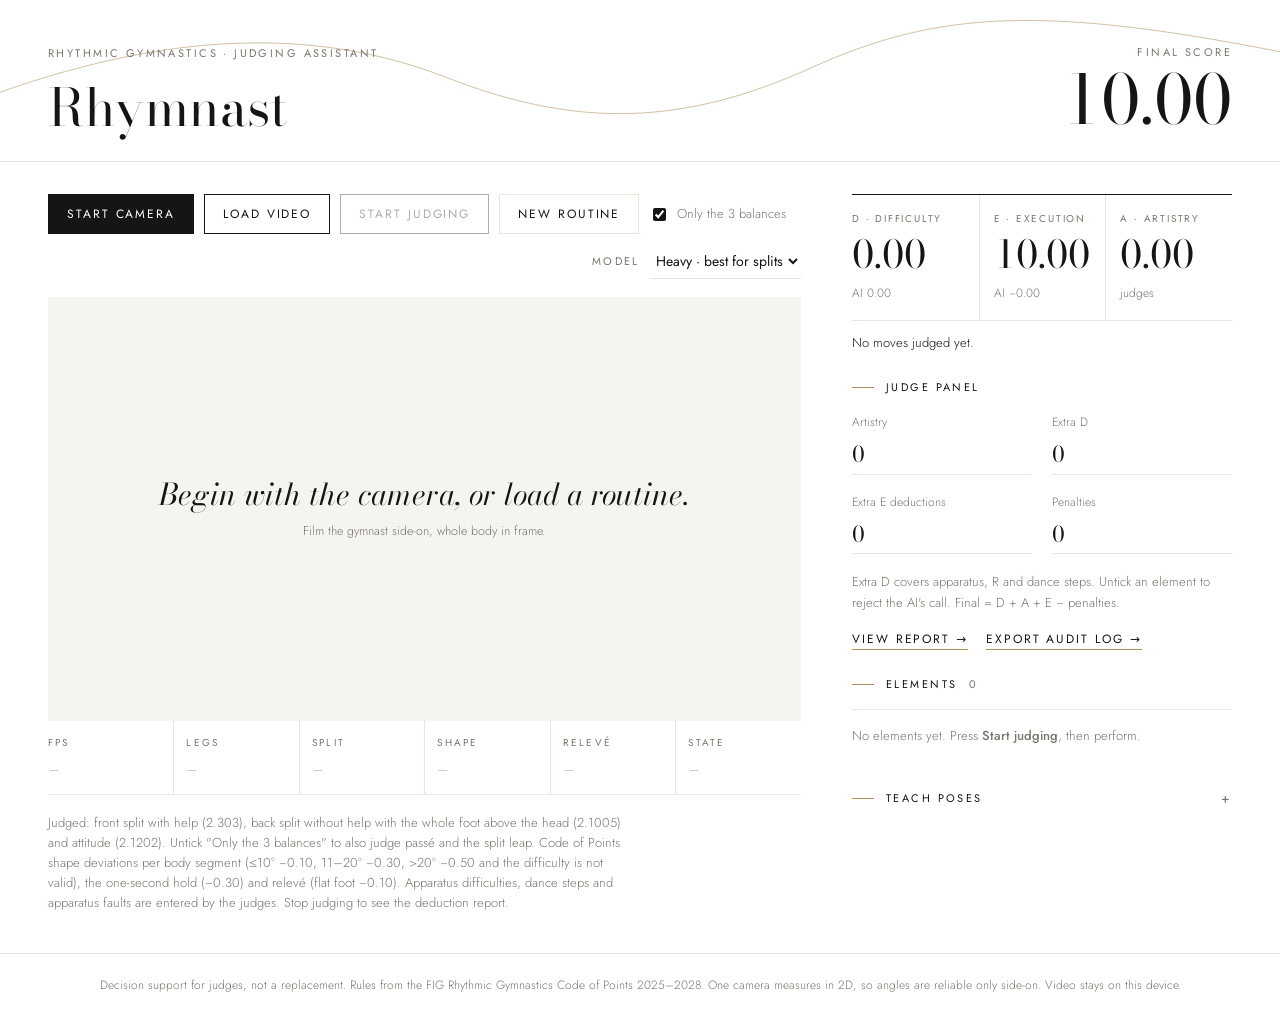
==== commit 6c1a1492: "Recognize the team's front and back split videos; fairer deductions From frame-by-frame analysis of " ====
--- a/web/index.html
+++ b/web/index.html
@@ -40,8 +40,9 @@
         <label class="select">
           <span class="label">Model</span>
           <select id="model-select">
-            <option value="full" selected>Full · accurate</option>
-            <option value="lite">Lite · faster</option>
+            <option value="heavy" selected>Heavy · best for splits</option>
+            <option value="full">Full · faster</option>
+            <option value="lite">Lite · fastest</option>
           </select>
         </label>
       </div>
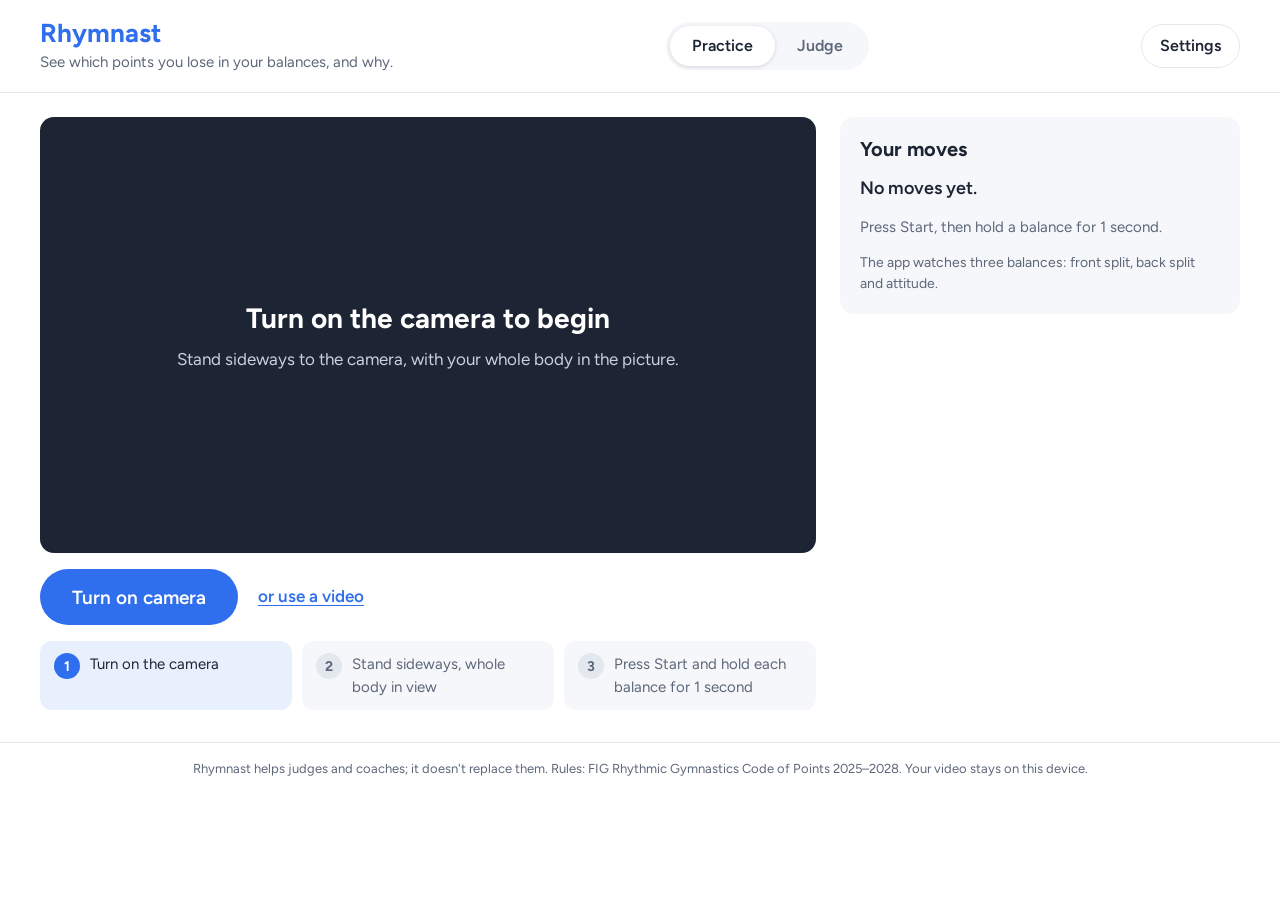
==== commit c51ca615: "Simple, friendly redesign after the judges' review - Two tabs: Practice (gymnast/coach) and Judge, s" ====
--- a/web/index.html
+++ b/web/index.html
@@ -3,163 +3,183 @@
 <head>
   <meta charset="utf-8">
   <meta name="viewport" content="width=device-width, initial-scale=1">
-  <title>Rhymnast Judging Assistant</title>
+  <title>Rhymnast</title>
   <link rel="preconnect" href="https://fonts.googleapis.com">
   <link rel="preconnect" href="https://fonts.gstatic.com" crossorigin>
-  <link rel="stylesheet" href="https://fonts.googleapis.com/css2?family=Bodoni+Moda:ital,opsz,wght@0,6..96,400..600;1,6..96,400&family=Jost:wght@300;400;500&display=swap">
+  <link rel="stylesheet" href="https://fonts.googleapis.com/css2?family=Figtree:wght@400;500;600;700&display=swap">
   <link rel="stylesheet" href="styles.css">
   <script type="module" src="js/app.js"></script>
 </head>
 <body>
   <header class="top">
-    <!-- Ribbon: the one decorative flourish, a rhythmic gymnastics ribbon in a single gold line. -->
-    <svg class="ribbon" viewBox="0 0 1200 120" preserveAspectRatio="none" aria-hidden="true">
-      <path d="M-20 92 C 160 20, 300 20, 420 70 S 640 118, 760 60 S 980 -4, 1220 48" />
-    </svg>
     <div class="brand">
-      <p class="eyebrow">Rhythmic gymnastics · Judging assistant</p>
       <h1>Rhymnast</h1>
+      <p class="tagline">See which points you lose in your balances, and why.</p>
     </div>
-    <div class="final">
-      <span class="label">Final score</span>
-      <span class="final-value" id="final">0.00</span>
+    <div class="tabs" role="tablist" aria-label="View">
+      <button role="tab" id="tab-practice" aria-selected="true" aria-controls="panel-practice">Practice</button>
+      <button role="tab" id="tab-judge" aria-selected="false" aria-controls="panel-judge">Judge</button>
     </div>
+    <button id="btn-settings" class="ghost" aria-controls="settings">Settings</button>
   </header>
 
   <main class="layout">
     <section class="stage-col">
-      <div class="controls">
-        <button id="btn-camera" class="primary">Start camera</button>
-        <label class="button">
-          Load video
-          <input id="file-input" type="file" accept="video/*" hidden>
-        </label>
-        <button id="btn-judge" disabled>Start judging</button>
-        <button id="btn-reset" class="quiet">New routine</button>
-        <label class="toggle" for="focus-mode"><input id="focus-mode" type="checkbox" checked> Only the 3 balances</label>
-        <label class="select">
-          <span class="label">Model</span>
-          <select id="model-select">
-            <option value="heavy" selected>Heavy · best for splits</option>
-            <option value="full">Full · faster</option>
-            <option value="lite">Lite · fastest</option>
-          </select>
-        </label>
-      </div>
-
       <div class="stage" id="stage">
         <video id="video" playsinline muted></video>
         <canvas id="overlay"></canvas>
         <div class="stage-msg" id="stage-msg">
-          <span class="stage-title">Begin with the camera, or load a routine.</span>
-          <small>Film the gymnast side-on, whole body in frame.</small>
+          <b>Turn on the camera to begin</b>
+          <span>Stand sideways to the camera, with your whole body in the picture.</span>
         </div>
-        <div class="judging-badge" id="judging-badge" hidden><i></i>Judging</div>
+        <div class="rec" id="judging-badge" hidden>● Watching</div>
 
-        <!-- Live overlay: what is recognized right now and what it would cost. -->
-        <div class="hud" id="hud" hidden aria-live="polite">
-          <div class="hud-row" id="hud-pose-row"><b class="hud-pose" id="hud-pose"></b><span class="hud-match" id="hud-match"></span></div>
-          <div class="hud-hold" id="hud-bar-row"><span class="hud-bar" id="hud-bar"></span><small id="hud-bar-label"></small></div>
-          <div class="hud-measure" id="hud-measure"></div>
-          <div class="hud-deduction" id="hud-deduction"></div>
-          <div class="hud-hint" id="hud-hint"></div>
+        <!-- Live message: what the app sees right now. -->
+        <div class="live" id="live" hidden aria-live="polite">
+          <div class="live-top">
+            <b id="live-pose"></b>
+            <span class="dots" id="live-dots" title="Hold for 1 second"><i></i><i></i><i></i><i></i></span>
+          </div>
+          <p id="live-text"></p>
         </div>
-        <!-- A card for every judged move. -->
+        <!-- A card after every move. -->
         <div class="move-cards" id="move-cards" aria-live="polite"></div>
       </div>
 
-      <dl class="strip">
-        <div><dt>FPS</dt><dd id="fps">–</dd></div>
-        <div><dt>Legs</dt><dd id="view">–</dd></div>
-        <div><dt>Split</dt><dd id="split">–</dd></div>
-        <div><dt>Shape</dt><dd id="shape">–</dd></div>
-        <div><dt>Relevé</dt><dd id="releve">–</dd></div>
-        <div><dt>State</dt><dd id="state">–</dd></div>
-      </dl>
+      <div class="actions">
+        <button id="btn-main" class="big">Turn on camera</button>
+        <label class="text-link" for="file-input">or use a video<input id="file-input" type="file" accept="video/*" hidden></label>
+        <button id="btn-reset" class="ghost" hidden>Start over</button>
+      </div>
 
-      <p class="note">
-        Judged: front split with help (2.303), back split without help with the whole foot above the
-        head (2.1005) and attitude (2.1202). Untick "Only the 3 balances" to also judge passé and the
-        split leap. Code of Points shape deviations per body segment (≤10° −0.10, 11–20° −0.30,
-        &gt;20° −0.50 and the difficulty is not valid), the one-second hold (−0.30) and relevé
-        (flat foot −0.10). Apparatus difficulties, dance steps and apparatus faults are entered by
-        the judges. Stop judging to see the deduction report.
-      </p>
+      <ol class="steps" id="steps">
+        <li data-step="1">Turn on the camera</li>
+        <li data-step="2">Stand sideways, whole body in view</li>
+        <li data-step="3">Press Start and hold each balance for 1 second</li>
+      </ol>
     </section>
 
-    <aside class="panel-col">
-      <section class="scores" aria-label="Scores">
-        <div class="score"><span class="label">D · Difficulty</span><b id="score-d">0.00</b><small id="score-d-detail">AI 0.00</small></div>
-        <div class="score"><span class="label">E · Execution</span><b id="score-e">10.00</b><small id="score-e-detail">AI −0.00</small></div>
-        <div class="score"><span class="label">A · Artistry</span><b id="score-a">0.00</b><small>judges</small></div>
-      </section>
-      <p class="running" id="running">No moves judged yet.</p>
-
-      <section class="panel">
-        <h2>Judge panel</h2>
-        <div class="inputs">
-          <label for="in-artistry">Artistry <input id="in-artistry" type="number" min="0" max="10" step="0.05" value="0"></label>
-          <label for="in-extra-d">Extra D <input id="in-extra-d" type="number" min="0" step="0.1" value="0"></label>
-          <label for="in-extra-e">Extra E deductions <input id="in-extra-e" type="number" min="0" step="0.1" value="0"></label>
-          <label for="in-penalties">Penalties <input id="in-penalties" type="number" min="0" step="0.05" value="0"></label>
-        </div>
-        <p class="hint">Extra D covers apparatus, R and dance steps. Untick an element to reject the AI's call.
-          Final = D + A + E − penalties.</p>
-        <div class="links">
-          <button id="btn-report" class="link">View report →</button>
-          <button id="btn-export" class="link">Export audit log →</button>
-        </div>
+    <aside class="side">
+      <!-- Practice: for the gymnast and coach -->
+      <section class="card" id="panel-practice" role="tabpanel" aria-labelledby="tab-practice">
+        <h2>Your moves</h2>
+        <p class="total" id="practice-total">No moves yet.</p>
+        <ol class="moves" id="practice-moves"></ol>
+        <p class="small">The app watches three balances: front split, back split and attitude.</p>
       </section>
 
-      <section class="panel">
-        <h2>Elements <span class="count" id="event-count">0</span></h2>
-        <ol class="events" id="events">
-          <li class="empty">No elements yet. Press <b>Start judging</b>, then perform.</li>
-        </ol>
-      </section>
-
-      <section class="panel">
-        <details class="teach" id="teach">
-          <summary><h2>Teach poses</h2></summary>
-          <p class="hint">Show the app correct examples so it recognizes your gymnasts better. Pick the
-            pose, press Record, and hold the correct pose side-on for 3 seconds. Teach "Not one of these"
-            with poses it should ignore. Deductions still follow the rulebook.</p>
-          <div class="teach-row">
-            <label class="select" for="teach-pose"><span class="label">Pose</span><select id="teach-pose"></select></label>
-            <button id="btn-record">Record 3 s</button>
-            <label class="button quiet-button" for="teach-photos">Add photos<input id="teach-photos" type="file" accept="image/*" multiple hidden></label>
-          </div>
-          <ul class="teach-counts" id="teach-counts"></ul>
-          <p class="note" id="teach-status"></p>
-          <div class="links">
-            <button id="btn-teach-export" class="link">Export taught poses →</button>
-            <label class="link-label" for="teach-import">Import →<input id="teach-import" type="file" accept="application/json,.json" hidden></label>
-            <button id="btn-teach-reset" class="link">Remove taught poses</button>
+      <!-- Judge: score, artistry, agree/disagree -->
+      <section class="card" id="panel-judge" role="tabpanel" aria-labelledby="tab-judge" hidden>
+        <div class="final">
+          <span>Final score</span>
+          <b id="final">0.00</b>
+        </div>
+        <div class="parts">
+          <div><span>Difficulty</span><b id="score-d">0.00</b><small>from the app</small></div>
+          <div><span>Execution</span><b id="score-e">10.00</b><small id="score-e-detail">from the app</small></div>
+          <div><span>Artistry</span><b id="score-a">0.00</b><small>your score</small></div>
+        </div>
+        <div class="fields">
+          <label for="in-artistry">Artistry (0–10)<input id="in-artistry" type="number" min="0" max="10" step="0.05" value="0" inputmode="decimal"></label>
+          <label for="in-penalties">Penalties<input id="in-penalties" type="number" min="0" step="0.05" value="0" inputmode="decimal"></label>
+        </div>
+        <details class="more">
+          <summary>Points the app can't see</summary>
+          <p class="small">For apparatus work, dance steps and other moves the app doesn't judge.</p>
+          <div class="fields">
+            <label for="in-extra-d">Extra difficulty<input id="in-extra-d" type="number" min="0" step="0.1" value="0" inputmode="decimal"></label>
+            <label for="in-extra-e">Extra execution points lost<input id="in-extra-e" type="number" min="0" step="0.1" value="0" inputmode="decimal"></label>
           </div>
         </details>
+        <h2>Moves</h2>
+        <ol class="moves" id="judge-moves"></ol>
+        <button id="btn-report" class="secondary wide">Open full report</button>
       </section>
     </aside>
   </main>
 
-  <!-- Deduction report: opens when judging stops. -->
-  <section class="report" id="report" hidden aria-labelledby="report-title">
-    <div class="report-head">
-      <div>
-        <p class="eyebrow">Rhymnast · Deduction report</p>
-        <h2 class="report-title" id="report-title">Routine report</h2>
-      </div>
-      <div class="report-actions">
-        <button id="btn-print">Print / save PDF</button>
-        <button id="btn-report-close" class="quiet">Close</button>
+  <!-- Results after Finish -->
+  <section class="results" id="report" hidden aria-labelledby="report-title">
+    <div class="results-head">
+      <h2 id="report-title">Your results</h2>
+      <div class="results-actions">
+        <button id="btn-details" class="ghost" aria-pressed="false">Show rulebook details</button>
+        <button id="btn-print" class="ghost">Print</button>
+        <button id="btn-report-close" class="ghost">Close</button>
       </div>
     </div>
     <div id="report-body"></div>
   </section>
 
+  <!-- Settings drawer -->
+  <div class="backdrop" id="settings-backdrop" hidden></div>
+  <aside class="drawer" id="settings" hidden aria-labelledby="settings-title">
+    <div class="drawer-head">
+      <h2 id="settings-title">Settings</h2>
+      <button id="btn-settings-close" class="ghost">Close</button>
+    </div>
+
+    <section class="setting">
+      <label for="model-select"><b>Camera accuracy</b></label>
+      <select id="model-select">
+        <option value="heavy" selected>Best for splits (slower to load)</option>
+        <option value="full">Faster</option>
+        <option value="lite">Fastest (older laptops)</option>
+      </select>
+    </section>
+
+    <section class="setting">
+      <label class="check" for="focus-mode"><input id="focus-mode" type="checkbox" checked>
+        Only judge the three balances (front split, back split, attitude)</label>
+    </section>
+
+    <section class="setting">
+      <details class="teach" id="teach">
+        <summary><b>Teach poses</b></summary>
+        <p class="small">Show the app correct examples so it recognizes your gymnasts better. Pick the pose, press
+          Record, and hold the correct pose sideways for 3 seconds.</p>
+        <div class="row">
+          <select id="teach-pose" aria-label="Pose to teach"></select>
+          <button id="btn-record" class="secondary">Record 3 s</button>
+          <label class="button-label" for="teach-photos">Add photos<input id="teach-photos" type="file" accept="image/*" multiple hidden></label>
+        </div>
+        <ul class="counts" id="teach-counts"></ul>
+        <p class="small" id="teach-status"></p>
+        <div class="row">
+          <button id="btn-teach-export" class="ghost">Save taught poses</button>
+          <label class="button-label ghost-label" for="teach-import">Load taught poses<input id="teach-import" type="file" accept="application/json,.json" hidden></label>
+          <button id="btn-teach-reset" class="ghost">Remove taught poses</button>
+        </div>
+      </details>
+    </section>
+
+    <section class="setting">
+      <b>Records</b>
+      <p class="small">A complete record of every call, for the competition file.</p>
+      <button id="btn-export" class="ghost">Download record (JSON)</button>
+    </section>
+
+    <section class="setting">
+      <details>
+        <summary><b>Technical details</b></summary>
+        <dl class="tech">
+          <div><dt>Frames per second</dt><dd id="fps">–</dd></div>
+          <div><dt>Legs seen side-on</dt><dd id="view">–</dd></div>
+          <div><dt>Split angle</dt><dd id="split">–</dd></div>
+          <div><dt>Shape</dt><dd id="shape">–</dd></div>
+          <div><dt>On the toes</dt><dd id="releve">–</dd></div>
+          <div><dt>State</dt><dd id="state">–</dd></div>
+        </dl>
+        <p class="small">Developer tools: <a href="tools/video-analyze.html">video analysis</a> ·
+          <a href="tools/validate.html">photo validation</a> · <a href="tools/image-check.html">single photo</a> ·
+          <a href="tests/">tests</a></p>
+      </details>
+    </section>
+  </aside>
+
   <footer class="foot">
-    Decision support for judges, not a replacement. Rules from the FIG Rhythmic Gymnastics Code of
-    Points 2025–2028. One camera measures in 2D, so angles are reliable only side-on.
-    Video stays on this device.
+    Rhymnast helps judges and coaches; it doesn't replace them. Rules: FIG Rhythmic Gymnastics Code of Points
+    2025–2028. Your video stays on this device.
   </footer>
 </body>
 </html>
--- a/web/styles.css
+++ b/web/styles.css
@@ -1,20 +1,31 @@
-/* Layout: white gallery page. Hairlines instead of boxes, serif numerals for scores,
-   one gold ribbon line as the gymnastics motif. Deliberately a single light theme. */
+/* Simple and friendly: white page, soft cards, one blue accent, traffic-light results,
+   big buttons and plain words. Single light theme. */
 :root {
-  --paper: #ffffff;
-  --pearl: #f6f4f0;   /* letterbox and quiet fills */
-  --ink: #161514;
-  --muted: #7a756d;   /* warm grey, biased toward the gold */
-  --line: #e9e5dd;    /* hairlines */
-  --gold: #b08f58;
-  --good: #4e7a5c;
-  --warn: #a5722b;
-  --bad: #a2414e;
-
-  --serif: "Bodoni Moda", "Didot", "Bodoni 72", Georgia, serif;
-  --sans: "Jost", "Futura", "Avenir Next", system-ui, sans-serif;
-
-  --gutter: clamp(16px, 4vw, 48px);
+  --bg: #ffffff;
+  --card: #f5f7fa;
+  --ink: #1d2433;
+  --muted: #5d6779;
+  --line: #e3e8ef;
+  --accent: #2f6fed;
+  --accent-ink: #ffffff;
+  --accent-soft: #e8f0fe;
+  --good: #1f8a4c;
+  --good-soft: #e5f5ec;
+  --warn: #b26a00;
+  --warn-soft: #fff3df;
+  --bad: #c62f3c;
+  --bad-soft: #fdeaec;
+
+  --font: "Figtree", system-ui, -apple-system, "Segoe UI", Roboto, sans-serif;
+  --radius: 14px;
+  --gutter: clamp(16px, 4vw, 40px);
+
+  /* Kept for the developer tools pages. */
+  --paper: var(--bg);
+  --pearl: var(--card);
+  --gold: var(--accent);
+  --serif: var(--font);
+  --sans: var(--font);
   color-scheme: light;
 }
 
@@ -23,478 +34,293 @@
 
 body {
   margin: 0;
-  background: var(--paper);
+  background: var(--bg);
   color: var(--ink);
-  font: 300 15px/1.55 var(--sans);
+  font: 400 17px/1.5 var(--font);
   -webkit-font-smoothing: antialiased;
 }
 
-h1, h2 { margin: 0; font-weight: 400; }
-b { font-weight: 500; }
-
-.label, .eyebrow, h2, dt {
-  font: 400 11px/1.2 var(--sans);
-  letter-spacing: 0.22em;
-  text-transform: uppercase;
-  color: var(--muted);
-}
-
-:focus-visible { outline: 1px solid var(--gold); outline-offset: 3px; }
+h1, h2, h3 { margin: 0; line-height: 1.2; }
+h2 { font-size: 20px; font-weight: 700; }
+a { color: var(--accent); }
+:focus-visible { outline: 3px solid var(--accent); outline-offset: 2px; }
+
+/* ---------- Buttons ---------- */
+button, .button, .button-label {
+  font: 600 16px/1 var(--font);
+  min-height: 44px;
+  padding: 0 18px;
+  border-radius: 999px;
+  border: 0;
+  background: var(--accent);
+  color: var(--accent-ink);
+  cursor: pointer;
+  display: inline-flex;
+  align-items: center;
+  justify-content: center;
+  gap: 8px;
+}
+button:hover:not(:disabled), .button:hover, .button-label:hover { filter: brightness(1.05); }
+button:disabled { opacity: 0.45; cursor: default; }
+button.big { min-height: 56px; padding: 0 32px; font-size: 19px; }
+button.secondary, .button-label { background: var(--accent-soft); color: var(--accent); }
+button.ghost, .ghost-label { background: transparent; color: var(--ink); border: 1.5px solid var(--line); }
+button.ghost:hover { border-color: var(--accent); color: var(--accent); }
+button.wide { width: 100%; }
+.text-link { color: var(--accent); font-weight: 600; cursor: pointer; text-decoration: underline; text-underline-offset: 3px; }
+
+select, input[type="number"] {
+  font: 500 17px var(--font);
+  color: var(--ink);
+  background: var(--bg);
+  border: 1.5px solid var(--line);
+  border-radius: 10px;
+  min-height: 44px;
+  padding: 0 12px;
+  width: 100%;
+}
+select:focus, input:focus { border-color: var(--accent); outline: none; }
 
 /* ---------- Header ---------- */
 .top {
-  position: relative;
   display: flex;
+  flex-wrap: wrap;
+  align-items: center;
   justify-content: space-between;
-  align-items: flex-end;
-  gap: 24px;
-  padding: 36px var(--gutter) 28px;
+  gap: 14px 24px;
+  padding: 18px var(--gutter);
   border-bottom: 1px solid var(--line);
-  overflow: hidden;
-}
-.ribbon {
-  position: absolute;
-  inset: 8px 0 auto 0;
-  width: 100%;
-  height: 120px;
-  pointer-events: none;
-}
-.ribbon path {
-  fill: none;
-  stroke: var(--gold);
-  stroke-width: 1;
-  vector-effect: non-scaling-stroke;
-  opacity: 0.55;
-  stroke-dasharray: 2400;
-  stroke-dashoffset: 2400;
-  animation: draw-ribbon 2.4s ease-out 0.2s forwards;
-}
-@keyframes draw-ribbon { to { stroke-dashoffset: 0; } }
-@media (prefers-reduced-motion: reduce) {
-  .ribbon path { animation: none; stroke-dashoffset: 0; }
-}
-
-.brand, .final { position: relative; }
-.brand { display: grid; gap: 10px; }
-h1 {
-  font: 400 clamp(34px, 5vw, 52px)/1 var(--serif);
-  letter-spacing: 0.01em;
-}
-.final { display: grid; justify-items: end; gap: 6px; }
-.final-value {
-  font: 400 clamp(44px, 6vw, 68px)/1 var(--serif);
-  font-variant-numeric: lining-nums tabular-nums;
-}
+}
+.brand h1 { font-size: 26px; font-weight: 700; color: var(--accent); }
+.tagline { margin: 2px 0 0; color: var(--muted); font-size: 15px; }
+.tabs { display: flex; background: var(--card); border-radius: 999px; padding: 4px; }
+.tabs button { background: transparent; color: var(--muted); min-height: 40px; padding: 0 22px; }
+.tabs button[aria-selected="true"] { background: var(--bg); color: var(--ink); box-shadow: 0 1px 4px rgba(29, 36, 51, 0.15); }
 
 /* ---------- Layout ---------- */
 .layout {
   display: grid;
-  grid-template-columns: minmax(0, 1fr) minmax(300px, 380px);
-  gap: clamp(28px, 4vw, 56px);
-  padding: 32px var(--gutter) 40px;
-  max-width: 1480px;
+  grid-template-columns: minmax(0, 1fr) minmax(300px, 400px);
+  gap: 24px;
+  padding: 24px var(--gutter) 32px;
+  max-width: 1400px;
   margin: 0 auto;
 }
-.stage-col, .panel-col { min-width: 0; }
-
-/* ---------- Controls ---------- */
-.controls {
-  display: flex;
-  flex-wrap: wrap;
-  align-items: center;
-  gap: 10px;
-  margin-bottom: 18px;
-}
-button, .button {
-  font: 400 12px/1 var(--sans);
-  letter-spacing: 0.16em;
-  text-transform: uppercase;
-  color: var(--ink);
-  background: var(--paper);
-  border: 1px solid var(--ink);
-  border-radius: 0;
-  padding: 13px 18px;
-  cursor: pointer;
-  transition: background-color 0.2s, color 0.2s, border-color 0.2s;
-}
-button:hover:not(:disabled), .button:hover { background: var(--ink); color: var(--paper); }
-button:disabled { opacity: 0.35; cursor: default; }
-button.primary, button.active { background: var(--ink); color: var(--paper); }
-button.primary:hover:not(:disabled), button.active:hover { background: var(--gold); border-color: var(--gold); }
-button.quiet { border-color: var(--line); }
-button.link {
-  border: 0;
-  padding: 0;
-  background: none;
-  border-bottom: 1px solid var(--gold);
-  padding-bottom: 4px;
-}
-button.link:hover { background: none; color: var(--gold); }
-
-.select { display: flex; align-items: center; gap: 10px; margin-left: auto; }
-select {
-  font: 400 14px var(--sans);
-  color: var(--ink);
-  background: transparent;
-  border: 0;
-  border-bottom: 1px solid var(--line);
-  padding: 6px 2px;
-  border-radius: 0;
-}
-
-/* ---------- Stage ---------- */
+.stage-col, .side { min-width: 0; display: grid; gap: 16px; align-content: start; }
+
+/* ---------- Video ---------- */
 .stage {
   position: relative;
-  background: var(--pearl);
+  background: #1d2433;
+  border-radius: var(--radius);
+  overflow: hidden;
   aspect-ratio: 16 / 9;
   max-width: 100%;
-  overflow: hidden;
-}
-.stage video, .stage canvas {
-  position: absolute;
-  inset: 0;
-  width: 100%;
-  height: 100%;
-  object-fit: contain;
-}
+}
+.stage video, .stage canvas { position: absolute; inset: 0; width: 100%; height: 100%; object-fit: contain; }
 .stage-msg {
-  position: absolute;
-  inset: 0;
-  display: grid;
-  place-content: center;
-  gap: 10px;
-  text-align: center;
-  padding: 24px;
-  color: var(--muted);
-}
-.stage-title {
-  font: italic 400 clamp(20px, 2.6vw, 30px)/1.2 var(--serif);
-  color: var(--ink);
-  text-wrap: balance;
-}
-.judging-badge {
-  position: absolute;
-  top: 14px;
-  left: 14px;
-  display: flex;
-  align-items: center;
-  gap: 8px;
-  background: var(--paper);
-  padding: 7px 12px;
-  font: 400 11px/1 var(--sans);
-  letter-spacing: 0.22em;
-  text-transform: uppercase;
-}
-.judging-badge i {
-  width: 7px;
-  height: 7px;
-  border-radius: 50%;
-  background: var(--bad);
-  animation: pulse 1.6s ease-in-out infinite;
-}
-@keyframes pulse { 50% { opacity: 0.25; } }
-@media (prefers-reduced-motion: reduce) { .judging-badge i { animation: none; } }
-
-/* ---------- Live measurement strip ---------- */
-.strip {
-  display: grid;
-  grid-template-columns: repeat(6, minmax(0, 1fr));
-  margin: 0;
-  border-bottom: 1px solid var(--line);
-}
-.strip div { padding: 16px 12px 14px; border-left: 1px solid var(--line); display: grid; gap: 8px; }
-.strip div:first-child { border-left: 0; padding-left: 0; }
-dt { font-size: 10px; }
-dd {
-  margin: 0;
-  font: 400 21px/1.1 var(--serif);
-  font-variant-numeric: lining-nums tabular-nums;
-  overflow-wrap: anywhere;
-}
-dd.good { color: var(--good); }
-dd.warn { color: var(--warn); }
-dd.bad { color: var(--bad); }
-
-.note, .hint { color: var(--muted); font-size: 13px; max-width: 72ch; }
-.note { margin: 18px 0 0; }
-
-/* ---------- Scores ---------- */
-.scores {
-  display: grid;
-  grid-template-columns: repeat(3, minmax(0, 1fr));
-  border-top: 1px solid var(--ink);
-  border-bottom: 1px solid var(--line);
-}
-.score { display: grid; gap: 10px; padding: 18px 0 18px 14px; border-left: 1px solid var(--line); }
-.score:first-child { border-left: 0; padding-left: 0; }
-.score .label { font-size: 10px; letter-spacing: 0.18em; }
-.score b {
-  font: 400 clamp(30px, 3vw, 40px)/1 var(--serif);
-  font-variant-numeric: lining-nums tabular-nums;
-}
-.score small { color: var(--muted); font-size: 12px; }
-
-/* ---------- Panels ---------- */
-.panel { padding: 28px 0 0; }
-h2 {
-  display: flex;
-  align-items: center;
-  gap: 12px;
-  margin-bottom: 18px;
-  color: var(--ink);
-}
-h2::before { content: ""; width: 22px; height: 1px; background: var(--gold); }
-.count { color: var(--muted); letter-spacing: 0.1em; }
-
-.inputs { display: grid; grid-template-columns: 1fr 1fr; gap: 18px 20px; }
-.inputs label { display: grid; gap: 6px; font-size: 12px; color: var(--muted); }
-.inputs input {
-  width: 100%;
-  font: 400 22px/1.2 var(--serif);
-  font-variant-numeric: lining-nums tabular-nums;
-  color: var(--ink);
-  background: transparent;
-  border: 0;
-  border-bottom: 1px solid var(--line);
-  border-radius: 0;
-  padding: 4px 0 6px;
-}
-.inputs input:focus { outline: none; border-bottom-color: var(--gold); }
-.hint { margin: 18px 0 20px; }
-
-/* ---------- Element log ---------- */
-.events {
-  list-style: none;
-  margin: 0;
-  padding: 0;
-  max-height: 560px;
+  position: absolute; inset: 0;
+  display: grid; place-content: center; gap: 8px;
+  text-align: center; padding: 24px; color: #ffffff;
+}
+.stage-msg b { font-size: clamp(20px, 2.6vw, 28px); }
+.stage-msg span { color: #c9d1de; }
+.rec {
+  position: absolute; top: 12px; left: 12px;
+  background: var(--bad); color: #fff; font-size: 14px; font-weight: 600;
+  padding: 6px 12px; border-radius: 999px;
+}
+
+/* Live message on the video */
+.live {
+  position: absolute; top: 12px; right: 12px;
+  width: min(340px, calc(100% - 24px));
+  background: rgba(255, 255, 255, 0.96);
+  border-radius: 12px;
+  padding: 12px 16px;
+  box-shadow: 0 6px 24px rgba(0, 0, 0, 0.18);
+  border-left: 6px solid var(--muted);
+}
+.live.good { border-left-color: var(--good); }
+.live.warn { border-left-color: var(--warn); }
+.live.bad { border-left-color: var(--bad); }
+.live-top { display: flex; justify-content: space-between; align-items: center; gap: 10px; }
+.live-top b { font-size: 18px; }
+.live p { margin: 4px 0 0; font-size: 16px; }
+.dots { display: flex; gap: 5px; }
+.dots i { width: 12px; height: 12px; border-radius: 50%; background: var(--line); }
+.dots i.on { background: var(--good); }
+
+/* Card after each move */
+.move-cards {
+  position: absolute; left: 12px; bottom: 12px;
+  display: grid; gap: 8px;
+  width: min(340px, calc(100% - 24px));
+  pointer-events: none;
+}
+.move-card {
+  background: #fff; border-radius: 12px; padding: 12px 16px;
+  box-shadow: 0 6px 24px rgba(0, 0, 0, 0.2);
+  border-left: 6px solid var(--warn);
+  animation: card-in 0.3s ease-out;
+  transition: opacity 0.5s, transform 0.5s;
+}
+.move-card.good { border-left-color: var(--good); }
+.move-card.bad { border-left-color: var(--bad); }
+.move-card.leaving { opacity: 0; transform: translateY(6px); }
+.move-card b { display: block; font-size: 17px; }
+.move-card .result { font-weight: 700; }
+.move-card.good .result { color: var(--good); }
+.move-card.warn .result { color: var(--warn); }
+.move-card.bad .result { color: var(--bad); }
+.move-card .tip { font-size: 14px; color: var(--muted); }
+@keyframes card-in { from { opacity: 0; transform: translateY(10px); } }
+@media (prefers-reduced-motion: reduce) { .move-card { animation: none; transition: none; } }
+
+/* Main action and steps */
+.actions { display: flex; flex-wrap: wrap; align-items: center; gap: 12px 20px; }
+.steps {
+  list-style: none; margin: 0; padding: 0;
+  display: grid; grid-template-columns: repeat(3, minmax(0, 1fr)); gap: 10px;
+  counter-reset: step;
+}
+.steps li {
+  counter-increment: step;
+  background: var(--card); border-radius: 12px; padding: 12px 14px;
+  font-size: 15px; color: var(--muted);
+  display: flex; gap: 10px; align-items: flex-start;
+}
+.steps li::before {
+  content: counter(step);
+  flex: none; width: 26px; height: 26px; border-radius: 50%;
+  display: grid; place-items: center;
+  background: var(--line); color: var(--muted); font-weight: 700; font-size: 14px;
+}
+.steps li.current { background: var(--accent-soft); color: var(--ink); }
+.steps li.current::before { background: var(--accent); color: #fff; }
+.steps li.done::before { content: "✓"; background: var(--good); color: #fff; }
+
+/* ---------- Side panel ---------- */
+.card { background: var(--card); border-radius: var(--radius); padding: 20px; display: grid; gap: 14px; }
+.total { margin: 0; font-size: 18px; font-weight: 600; }
+.small, .note, .hint { font-size: 14px; color: var(--muted); margin: 0; }
+
+.moves { list-style: none; margin: 0; padding: 0; display: grid; gap: 10px; }
+.moves .empty { color: var(--muted); font-size: 15px; }
+.move {
+  background: var(--bg); border-radius: 12px; padding: 14px 16px;
+  display: grid; gap: 6px;
+  border-left: 6px solid var(--warn);
+}
+.move.good { border-left-color: var(--good); }
+.move.bad { border-left-color: var(--bad); }
+.move.rejected { opacity: 0.5; }
+.move-head { display: flex; justify-content: space-between; align-items: baseline; gap: 10px; }
+.move-head b { font-size: 17px; }
+.chip { flex: none; font-size: 14px; font-weight: 700; padding: 3px 10px; border-radius: 999px; white-space: nowrap; }
+.chip.good { background: var(--good-soft); color: var(--good); }
+.chip.warn { background: var(--warn-soft); color: var(--warn); }
+.chip.bad { background: var(--bad-soft); color: var(--bad); }
+.chip.muted { background: var(--card); color: var(--muted); }
+.reason { margin: 0; font-size: 15px; }
+.reason .tip { display: block; color: var(--muted); font-size: 14px; }
+.note-line { margin: 0; font-size: 14px; color: var(--warn); }
+.agree { display: flex; gap: 8px; }
+.agree button { min-height: 36px; padding: 0 14px; font-size: 14px; }
+.agree button[aria-pressed="true"] { background: var(--ink); color: #fff; border-color: var(--ink); }
+
+/* Judge score */
+.final { display: flex; justify-content: space-between; align-items: baseline; }
+.final span { font-size: 18px; font-weight: 600; }
+.final b { font-size: 44px; font-weight: 700; color: var(--accent); font-variant-numeric: tabular-nums; }
+.parts { display: grid; grid-template-columns: repeat(3, minmax(0, 1fr)); gap: 8px; }
+.parts div { background: var(--bg); border-radius: 10px; padding: 10px; display: grid; gap: 2px; }
+.parts span { font-size: 14px; color: var(--muted); }
+.parts b { font-size: 22px; font-variant-numeric: tabular-nums; }
+.parts small { font-size: 12px; color: var(--muted); }
+.fields { display: grid; grid-template-columns: 1fr 1fr; gap: 10px; }
+.fields label { display: grid; gap: 4px; font-size: 14px; font-weight: 600; }
+details summary { cursor: pointer; font-weight: 600; }
+.more { display: grid; gap: 10px; }
+.more[open] summary { margin-bottom: 8px; }
+
+/* ---------- Results ---------- */
+.results {
+  max-width: 1000px; margin: 0 auto 40px;
+  padding: 24px var(--gutter);
+  display: grid; gap: 18px;
+}
+.results-head { display: flex; flex-wrap: wrap; justify-content: space-between; align-items: center; gap: 12px; }
+.results-head h2 { font-size: 26px; }
+.results-actions { display: flex; flex-wrap: wrap; gap: 8px; }
+.headline {
+  background: var(--accent-soft); border-radius: var(--radius); padding: 20px 22px;
+  font-size: 20px; font-weight: 600; margin: 0;
+}
+.headline small { display: block; font-size: 15px; font-weight: 400; color: var(--muted); margin-top: 4px; }
+.score-row { display: grid; grid-template-columns: repeat(4, minmax(0, 1fr)); gap: 10px; }
+.score-row div { background: var(--card); border-radius: 12px; padding: 14px; display: grid; gap: 2px; }
+.score-row span { font-size: 14px; color: var(--muted); }
+.score-row b { font-size: 26px; font-variant-numeric: tabular-nums; }
+.score-row div:last-child b { color: var(--accent); }
+.results .moves { gap: 12px; }
+.details-line { margin: 0; font-size: 13px; color: var(--muted); }
+.rule {
+  margin: 4px 0 0; padding: 8px 12px; border-left: 3px solid var(--line);
+  font-size: 14px; color: var(--muted); font-style: italic;
+}
+.results-foot { font-size: 13px; color: var(--muted); margin: 0; padding-left: 18px; }
+
+/* ---------- Settings drawer ---------- */
+.backdrop { position: fixed; inset: 0; background: rgba(29, 36, 51, 0.35); z-index: 10; }
+.drawer {
+  position: fixed; top: 0; right: 0; bottom: 0; z-index: 11;
+  width: min(420px, 100%);
+  background: var(--bg);
+  box-shadow: -8px 0 30px rgba(0, 0, 0, 0.15);
+  padding: 20px 22px calc(24px + env(safe-area-inset-bottom, 0px));
   overflow-y: auto;
-  border-top: 1px solid var(--line);
-}
-.events .empty { color: var(--muted); font-size: 13px; padding: 16px 0; }
-.event { display: grid; gap: 6px; padding: 16px 0; border-bottom: 1px solid var(--line); }
-.event.rejected { opacity: 0.4; }
-.event-head { display: flex; justify-content: space-between; align-items: baseline; gap: 12px; }
-.event-title { font: 400 20px/1.2 var(--serif); }
-.event-time { color: var(--muted); font-size: 12px; font-variant-numeric: tabular-nums; letter-spacing: 0.06em; }
-.event-meta { font-size: 12px; color: var(--muted); }
-.tag {
-  font-size: 11px;
-  letter-spacing: 0.14em;
-  text-transform: uppercase;
-  margin-right: 6px;
-}
-.tag::before { content: "●"; margin-right: 6px; font-size: 8px; vertical-align: 2px; }
-.tag.good { color: var(--good); }
-.tag.bad { color: var(--bad); }
-.tag.muted { color: var(--muted); }
-.penalty { font-size: 13px; color: var(--bad); }
-.warning { font-size: 12px; color: var(--warn); }
-.accept { display: flex; align-items: center; gap: 8px; font-size: 12px; color: var(--muted); margin-top: 2px; }
-.accept input { accent-color: var(--ink); }
-
-/* ---------- Footer ---------- */
-.foot {
-  border-top: 1px solid var(--line);
-  color: var(--muted);
-  font-size: 12px;
-  text-align: center;
-  padding: 22px var(--gutter) 32px;
-}
+  display: grid; gap: 14px; align-content: start;
+}
+.drawer-head { display: flex; justify-content: space-between; align-items: center; }
+.setting { display: grid; gap: 8px; padding: 14px 0; border-top: 1px solid var(--line); }
+.check { display: flex; gap: 10px; align-items: flex-start; font-size: 16px; }
+.check input { width: 20px; height: 20px; margin-top: 2px; accent-color: var(--accent); }
+.row { display: flex; flex-wrap: wrap; gap: 8px; align-items: center; }
+.row select { width: auto; flex: 1 1 180px; }
+.counts { list-style: none; margin: 0; padding: 0; display: grid; gap: 4px; font-size: 14px; }
+.counts li { display: flex; justify-content: space-between; gap: 8px; }
+.counts small { color: var(--accent); }
+.tech { display: grid; grid-template-columns: 1fr 1fr; gap: 8px; margin: 10px 0; }
+.tech div { background: var(--card); border-radius: 8px; padding: 8px 10px; }
+.tech dt { font-size: 12px; color: var(--muted); }
+.tech dd { margin: 0; font-weight: 600; }
+.tech dd.good { color: var(--good); } .tech dd.warn { color: var(--warn); } .tech dd.bad { color: var(--bad); }
+
+.foot { color: var(--muted); font-size: 13px; text-align: center; padding: 16px var(--gutter) 28px; border-top: 1px solid var(--line); }
+
+/* ---------- Generic classes used by the developer tools ---------- */
+.eyebrow, .label { font-size: 13px; color: var(--muted); font-weight: 600; }
+.select { display: flex; align-items: center; gap: 8px; }
+.select select { width: auto; }
 
 /* ---------- Narrow screens ---------- */
 @media (max-width: 960px) {
   .layout { grid-template-columns: 1fr; }
 }
 @media (max-width: 640px) {
-  .top { align-items: flex-start; flex-direction: column; gap: 18px; padding-top: 28px; }
-  .ribbon path { opacity: 0.3; }
-  .final { justify-items: start; }
-  .select { margin-left: 0; }
-  .strip { grid-template-columns: repeat(3, minmax(0, 1fr)); }
-  .strip div:nth-child(4) { border-left: 0; padding-left: 0; }
-  .strip div:nth-child(-n+3) { border-bottom: 1px solid var(--line); }
-  .inputs { grid-template-columns: 1fr; }
-}
-
-/* ---------- Live overlay on the video ---------- */
-.hud {
-  position: absolute;
-  top: 14px;
-  right: 14px;
-  width: min(300px, calc(100% - 28px));
-  display: grid;
-  gap: 8px;
-  padding: 14px 16px;
-  background: rgba(255, 255, 255, 0.94);
-  border-top: 2px solid var(--gold);
-  box-shadow: 0 8px 30px rgba(22, 21, 20, 0.12);
-}
-.hud-row { display: flex; justify-content: space-between; align-items: baseline; gap: 10px; }
-.hud-pose { font: 400 22px/1.1 var(--serif); }
-.hud-match { font-size: 11px; letter-spacing: 0.14em; text-transform: uppercase; color: var(--muted); white-space: nowrap; }
-.hud-hold { display: grid; gap: 4px; }
-.hud-bar {
-  --held: 0;
-  height: 3px;
-  background: linear-gradient(90deg, var(--gold) calc(var(--held) * 100%), var(--line) 0);
-}
-.hud-hold small { font-size: 11px; color: var(--muted); letter-spacing: 0.06em; }
-.hud-measure { font-size: 13px; color: var(--ink); }
-.hud-deduction { font: 400 18px/1 var(--serif); }
-.hud-deduction.good { color: var(--good); }
-.hud-deduction.warn { color: var(--warn); }
-.hud-deduction.bad { color: var(--bad); }
-.hud-hint { font-size: 14px; color: var(--ink); }
-
-/* ---------- Card after each judged move ---------- */
-.move-cards {
-  position: absolute;
-  left: 14px;
-  bottom: 14px;
-  display: grid;
-  gap: 8px;
-  width: min(320px, calc(100% - 28px));
-  pointer-events: none;
-}
-.move-card {
-  background: var(--paper);
-  padding: 12px 14px;
-  border-left: 3px solid var(--warn);
-  box-shadow: 0 8px 30px rgba(22, 21, 20, 0.14);
-  display: grid;
-  gap: 3px;
-  animation: card-in 0.35s ease-out;
-  transition: opacity 0.6s, transform 0.6s;
-}
-.move-card.clean { border-left-color: var(--good); }
-.move-card.heavy { border-left-color: var(--bad); }
-.move-card.leaving { opacity: 0; transform: translateY(6px); }
-.move-title { font: 400 18px/1.15 var(--serif); }
-.move-score { font: 500 15px/1.2 var(--sans); }
-.move-card.clean .move-score { color: var(--good); }
-.move-card:not(.clean) .move-score { color: var(--bad); }
-.move-meta, .move-reason { font-size: 12px; color: var(--muted); }
-@keyframes card-in { from { opacity: 0; transform: translateY(10px); } }
-@media (prefers-reduced-motion: reduce) {
-  .move-card { animation: none; transition: none; }
-}
-
-/* ---------- Running total, toggle, links ---------- */
-.running {
-  margin: 12px 0 0;
-  font-size: 13px;
-  color: var(--ink);
-  font-variant-numeric: tabular-nums;
-}
-.toggle { display: flex; align-items: center; gap: 8px; font-size: 13px; color: var(--muted); }
-.toggle input { accent-color: var(--ink); }
-.links { display: flex; flex-wrap: wrap; gap: 18px; align-items: center; }
-.link-label {
-  font: 400 12px/1 var(--sans);
-  letter-spacing: 0.16em;
-  text-transform: uppercase;
-  border-bottom: 1px solid var(--gold);
-  padding-bottom: 4px;
-  cursor: pointer;
-}
-.event-total { font-size: 13px; font-variant-numeric: tabular-nums; }
-.event-total.good { color: var(--good); }
-.event-total.bad { color: var(--bad); }
-
-/* ---------- Teach poses ---------- */
-.teach summary { cursor: pointer; list-style: none; }
-.teach summary::-webkit-details-marker { display: none; }
-.teach summary h2::after { content: "+"; margin-left: auto; color: var(--muted); font-size: 14px; }
-.teach[open] summary h2::after { content: "–"; }
-.teach-row { display: flex; flex-wrap: wrap; gap: 10px; align-items: center; margin: 14px 0; }
-.teach-row .select { margin-left: 0; }
-.quiet-button { border-color: var(--line); }
-.teach-counts { list-style: none; margin: 0; padding: 0; border-top: 1px solid var(--line); }
-.teach-counts li {
-  display: grid;
-  grid-template-columns: 1fr auto;
-  gap: 2px 12px;
-  padding: 8px 0;
-  border-bottom: 1px solid var(--line);
-  font-size: 13px;
-}
-.teach-counts b { font: 400 18px/1 var(--serif); font-variant-numeric: lining-nums tabular-nums; }
-.teach-counts small { grid-column: 1 / -1; color: var(--gold); font-size: 11px; }
-
-/* ---------- Deduction report ---------- */
-.report {
-  max-width: 1100px;
-  margin: 8px auto 48px;
-  padding: 36px var(--gutter) 40px;
-  border-top: 1px solid var(--ink);
-}
-.report-head { display: flex; flex-wrap: wrap; justify-content: space-between; align-items: flex-end; gap: 16px; margin-bottom: 24px; }
-.report-title {
-  font: 400 clamp(30px, 4vw, 44px)/1.05 var(--serif);
-  letter-spacing: 0;
-  text-transform: none;
-  color: var(--ink);
-  margin: 8px 0 0;
-}
-.report-title::before { content: none; }
-.report-actions { display: flex; gap: 10px; }
-.report-summary {
-  display: grid;
-  grid-template-columns: repeat(5, minmax(0, 1fr));
-  border-top: 1px solid var(--line);
-  border-bottom: 1px solid var(--line);
-}
-.report-tile { display: grid; gap: 8px; padding: 18px 14px; border-left: 1px solid var(--line); }
-.report-tile:first-child { border-left: 0; padding-left: 0; }
-.report-tile b { font: 400 34px/1 var(--serif); font-variant-numeric: lining-nums tabular-nums; }
-.report-tile:first-child b { color: var(--bad); }
-.report-tile small { color: var(--muted); font-size: 12px; }
-.report-empty { font: italic 400 20px/1.4 var(--serif); margin: 24px 0; max-width: 60ch; }
-.report-moves { list-style: none; margin: 24px 0 0; padding: 0; }
-.report-move { display: grid; gap: 8px; padding: 22px 0; border-bottom: 1px solid var(--line); break-inside: avoid; }
-.report-move.rejected { opacity: 0.5; }
-.report-move-head { display: grid; grid-template-columns: auto 1fr auto; align-items: baseline; gap: 14px; }
-.report-move-n { font: 400 12px var(--sans); letter-spacing: 0.14em; color: var(--gold); }
-.report-move-title { font: 400 24px/1.15 var(--serif); }
-.report-move-total { font: 400 24px/1 var(--serif); font-variant-numeric: lining-nums tabular-nums; }
-.report-move-total.good { color: var(--good); }
-.report-move-total.bad { color: var(--bad); }
-.report-move-meta, .report-measured { font-size: 13px; color: var(--muted); }
-.report-requirement { font-size: 13px; }
-.report-clean { font-size: 14px; color: var(--good); }
-.report-deduction {
-  display: grid;
-  grid-template-columns: 64px minmax(0, 1fr);
-  gap: 4px 14px;
-  padding-top: 8px;
-}
-.report-deduction-value { font: 500 15px var(--sans); color: var(--bad); font-variant-numeric: tabular-nums; }
-.report-deduction-reason { font-size: 15px; }
-.report-rule {
-  grid-column: 2;
-  margin: 0;
-  padding-left: 12px;
-  border-left: 1px solid var(--gold);
-  font: italic 400 15px/1.45 var(--serif);
-  color: var(--muted);
-  max-width: 75ch;
-}
-.report-note { font-size: 12px; color: var(--warn); }
-.report-foot { margin: 22px 0 0; padding-left: 18px; color: var(--muted); font-size: 12px; display: grid; gap: 4px; }
-
-@media (max-width: 760px) {
-  .report-summary { grid-template-columns: repeat(2, minmax(0, 1fr)); }
-  .report-tile:first-child { grid-column: 1 / -1; border-bottom: 1px solid var(--line); }
-  .report-tile:nth-child(even) { border-left: 0; padding-left: 0; }
-  .report-tile:nth-child(odd):not(:first-child) { border-left: 1px solid var(--line); padding-left: 14px; }
-  .report-deduction { grid-template-columns: 1fr; }
-  .report-rule { grid-column: 1; }
-}
-
-/* Print: only the report. */
+  .top { padding-top: 14px; }
+  .tabs { order: 3; width: 100%; }
+  .tabs button { flex: 1; }
+  .steps { grid-template-columns: 1fr; }
+  .actions .big { width: 100%; }
+  .score-row { grid-template-columns: 1fr 1fr; }
+  .fields { grid-template-columns: 1fr; }
+}
+
+/* Print: only the results. */
 @media print {
-  body > *:not(.report) { display: none !important; }
-  .report { display: block !important; border: 0; margin: 0; padding: 0; max-width: none; }
-  .report-actions { display: none; }
-}
+  body > *:not(.results) { display: none !important; }
+  .results { display: grid !important; padding: 0; }
+  .results-actions { display: none; }
+}
